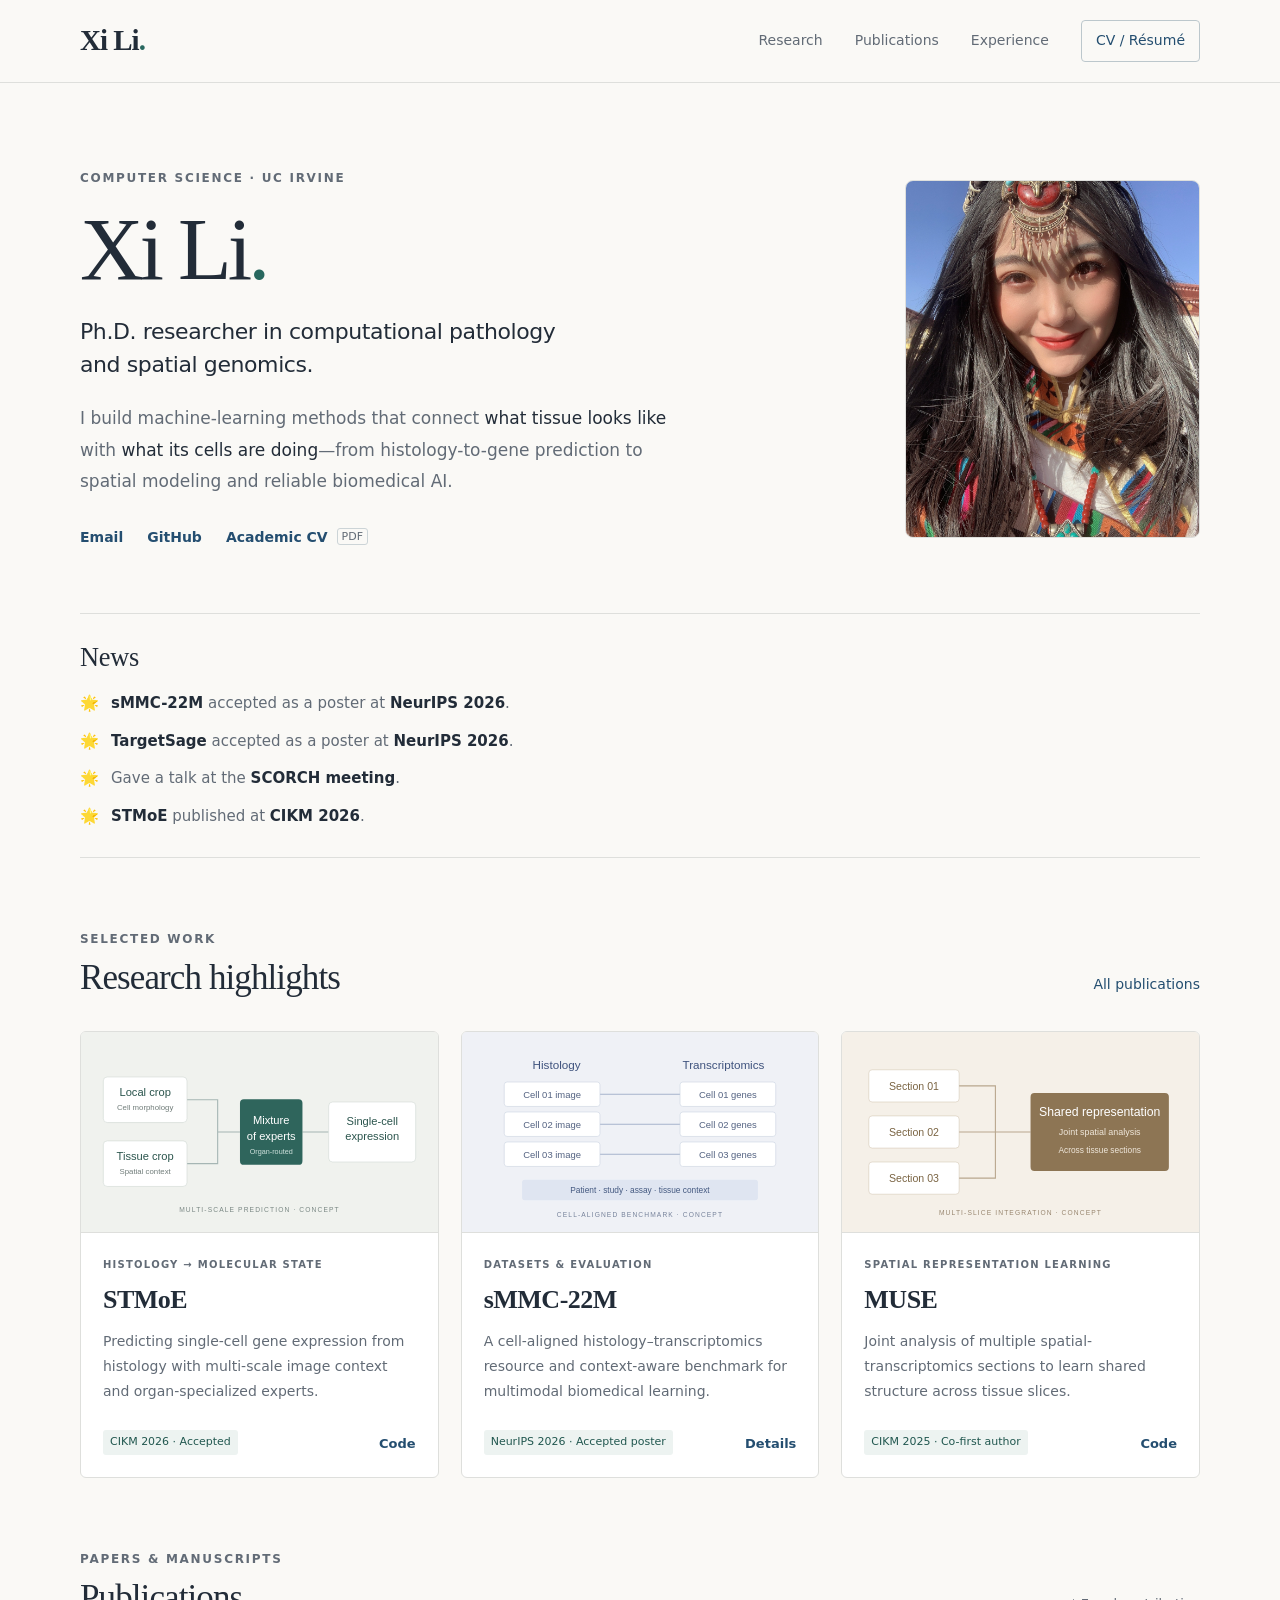
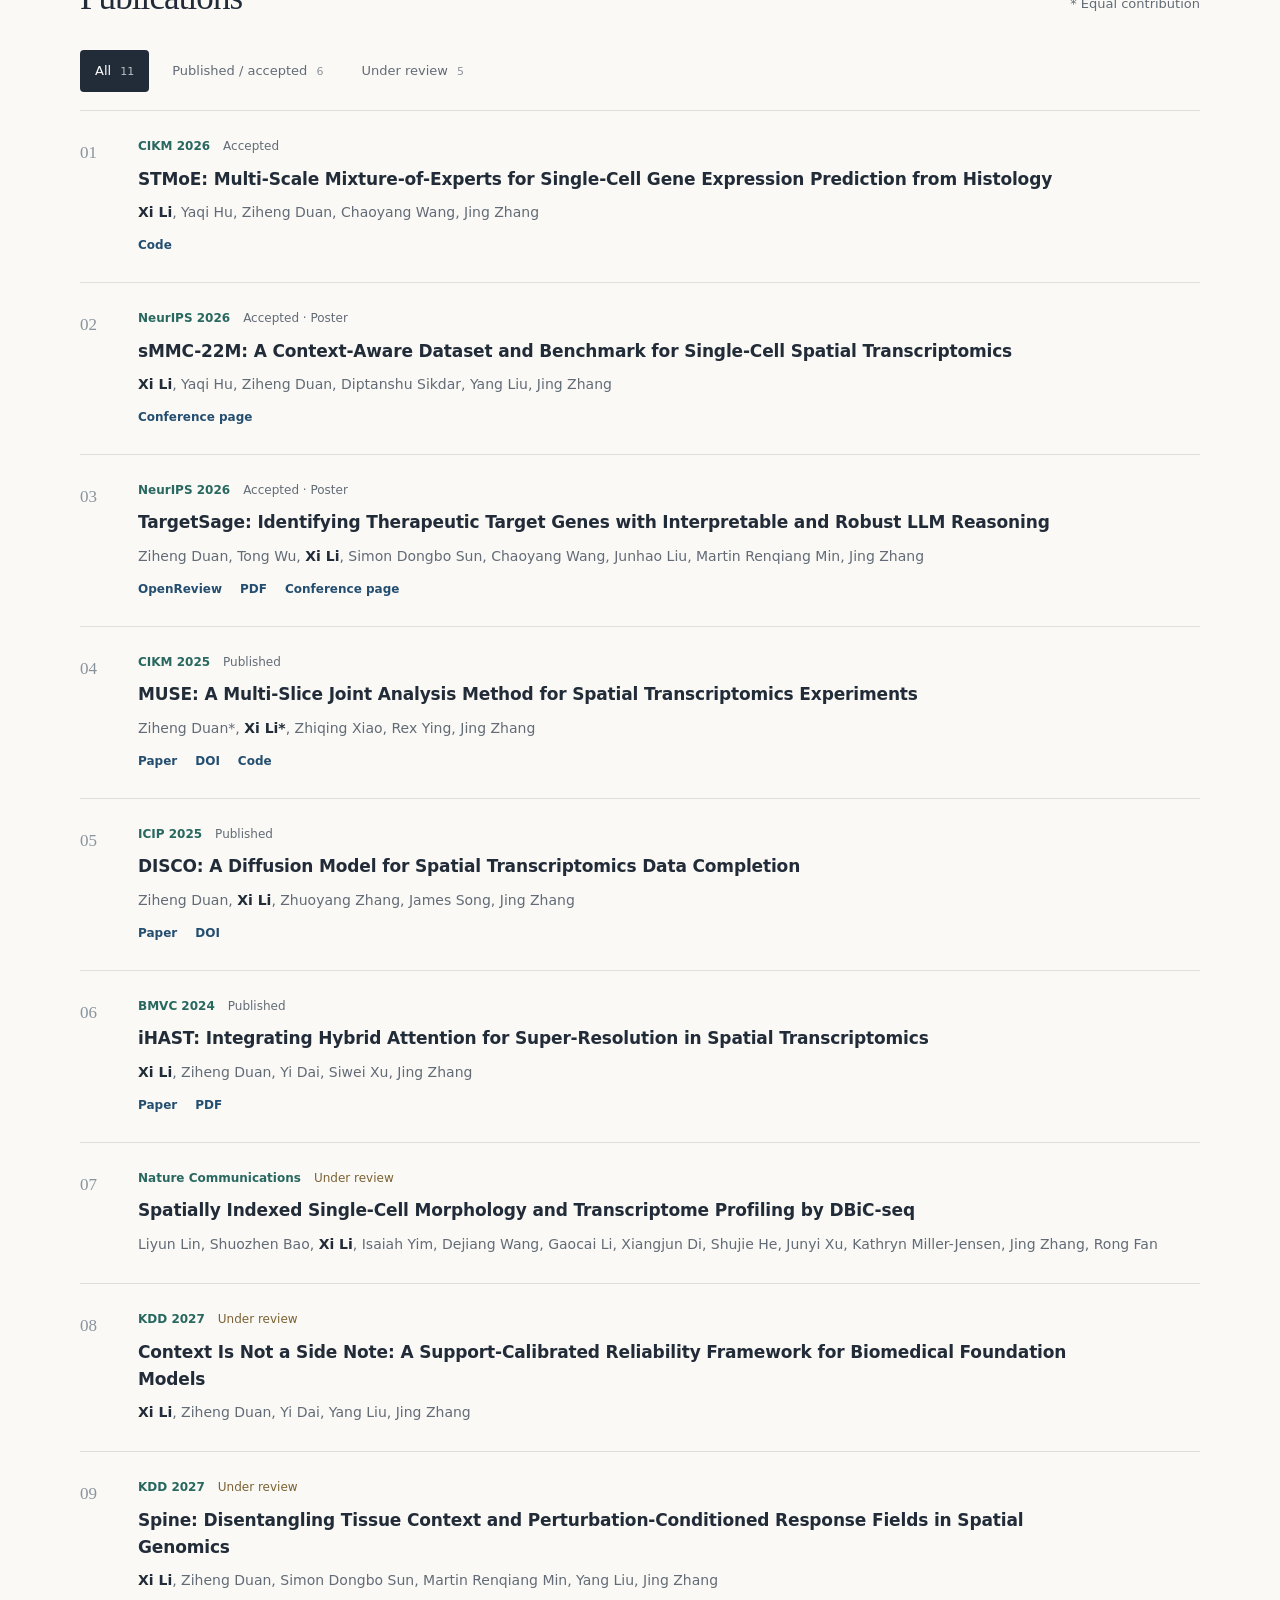
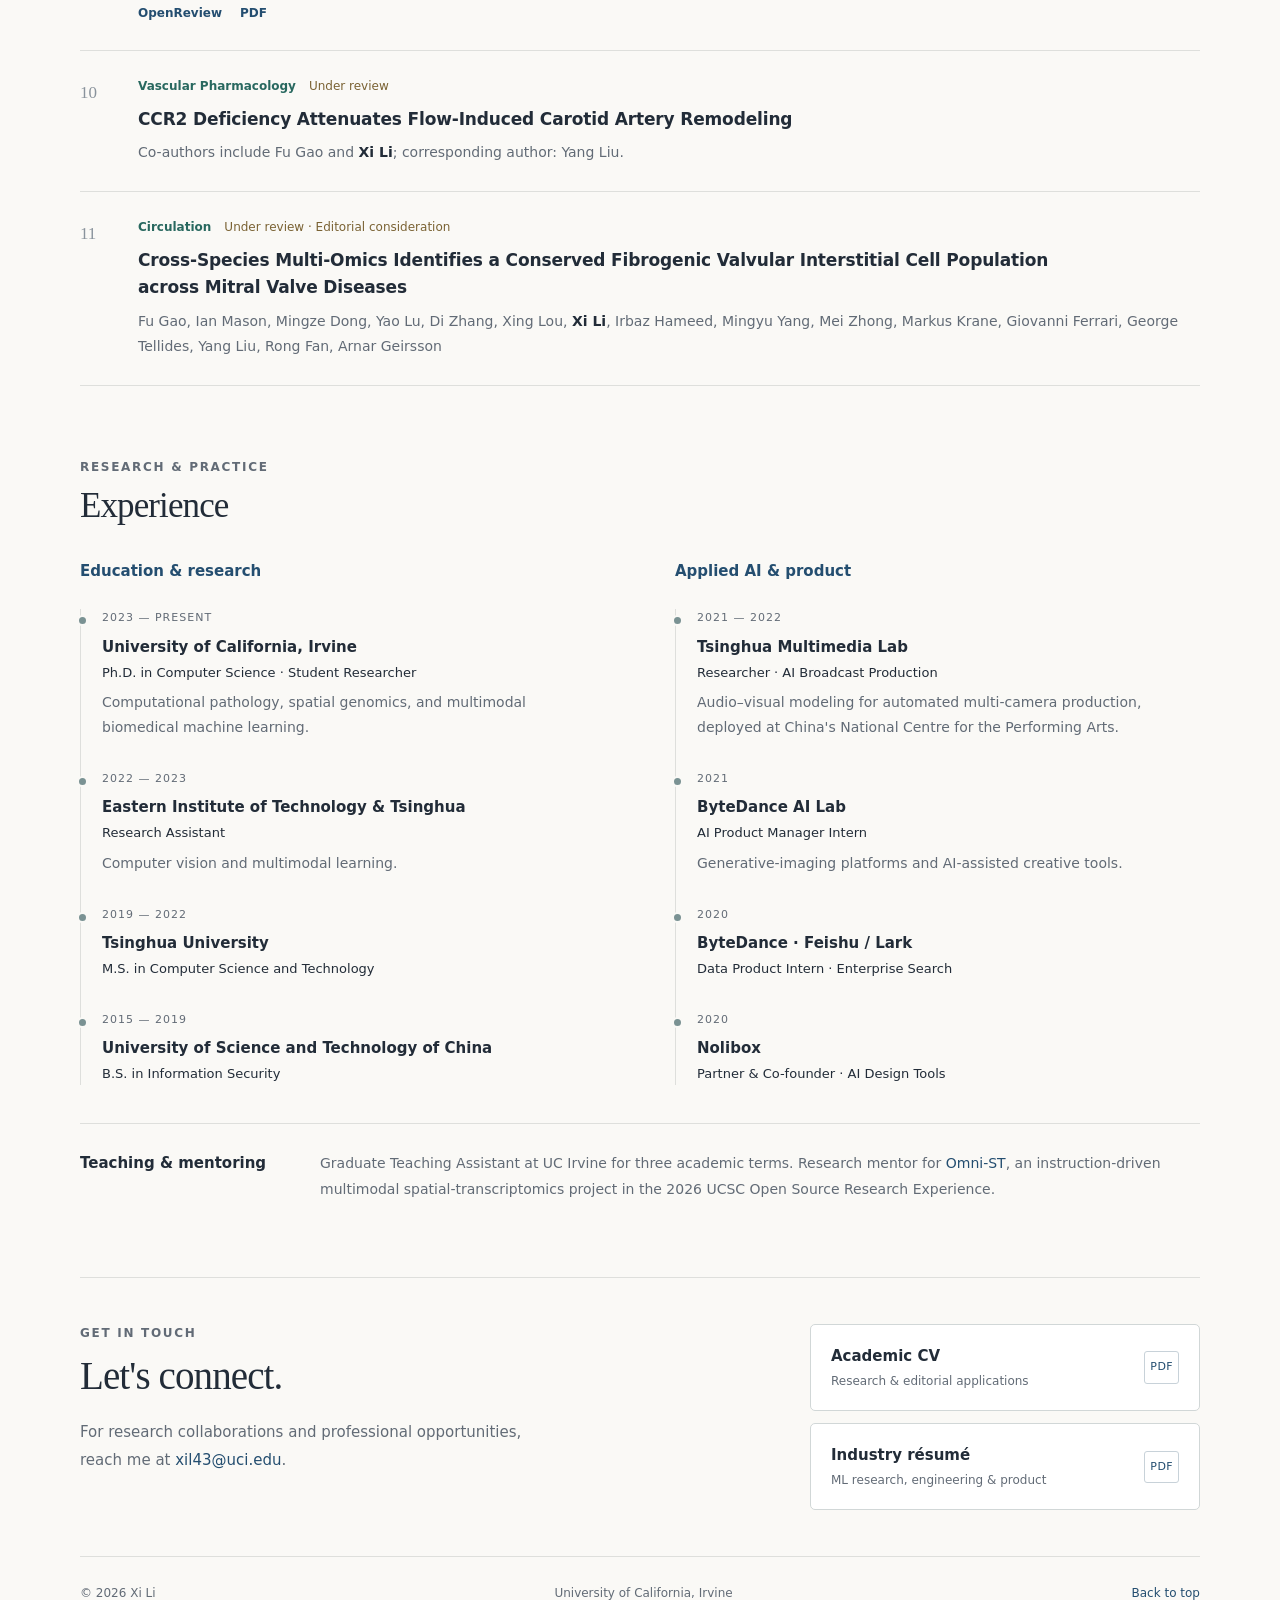
==== index.html @ 8670d7f2 "Publish Xi Li personal website" ====
<!doctype html>
<html lang="en">
<head>
  <meta charset="utf-8">
  <meta name="viewport" content="width=device-width, initial-scale=1">
  <meta name="theme-color" content="#faf9f6">
  <meta name="description" content="Xi Li is a Ph.D. researcher at UC Irvine working on computational pathology, spatial genomics, and multimodal biomedical AI.">
  <meta property="og:title" content="Xi Li — Computational Pathology & Spatial Genomics">
  <meta property="og:description" content="Research, publications, and experience at the intersection of tissue morphology, molecular biology, and machine learning.">
  <meta property="og:type" content="website">
  <title>Xi Li — Research & Publications</title>
  <link rel="icon" type="image/svg+xml" href="assets/images/favicon.svg">
  <link rel="stylesheet" href="assets/css/style.css">
  <script src="assets/js/main.js" defer></script>
</head>
<body>
  <a class="skip-link" href="#main">Skip to content</a>
  <header class="site-header">
    <div class="header-inner wrap">
      <a class="wordmark" href="#about" aria-label="Xi Li, home">Xi Li<span class="wordmark-dot">.</span></a>
      <button class="menu-toggle" type="button" aria-expanded="false" aria-controls="navigation" hidden>Menu <span aria-hidden="true">☰</span></button>
      <nav id="navigation" aria-label="Main navigation">
        <a href="#research">Research</a>
        <a href="#publications">Publications</a>
        <a href="#experience">Experience</a>
        <a class="nav-cv" href="#cv">CV / Résumé</a>
      </nav>
    </div>
  </header>

  <main id="main" class="wrap">
    <section class="intro" id="about" aria-labelledby="intro-title">
      <div class="intro-main">
        <p class="eyebrow">COMPUTER SCIENCE · UC IRVINE</p>
        <h1 id="intro-title">Xi Li<span class="name-dot">.</span></h1>
        <p class="intro-role">Ph.D. researcher in computational pathology<br class="desktop-break"> and spatial genomics.</p>
        <p class="intro-text">I build machine-learning methods that connect <strong>what tissue looks like</strong> with <strong>what its cells are doing</strong>—from histology-to-gene prediction to spatial modeling and reliable biomedical AI.</p>
        <div class="intro-links">
          <a href="mailto:xil43@uci.edu">Email</a>
          <a href="https://github.com/XenaLi96">GitHub</a>
          <a href="assets/cv/Xi_Li_Academic_CV.pdf" download>Academic CV <span class="file-label">PDF</span></a>
        </div>
      </div>
      <figure class="intro-photo">
        <img src="assets/images/xi-li.jpg" width="2160" height="2620" alt="Xi Li" fetchpriority="high" decoding="async">
      </figure>
    </section>

    <section class="news-strip" aria-labelledby="news-title">
      <h2 class="news-label" id="news-title">News</h2>
      <ul class="news-list" role="list">
        <li><span class="news-star" aria-hidden="true">🌟</span><p><strong>sMMC-22M</strong> accepted as a poster at <strong>NeurIPS 2026</strong>.</p></li>
        <li><span class="news-star" aria-hidden="true">🌟</span><p><strong>TargetSage</strong> accepted as a poster at <strong>NeurIPS 2026</strong>.</p></li>
        <li><span class="news-star" aria-hidden="true">🌟</span><p>Gave a talk at the <strong>SCORCH meeting</strong>.</p></li>
        <li><span class="news-star" aria-hidden="true">🌟</span><p><strong>STMoE</strong> published at <strong>CIKM 2026</strong>.</p></li>
      </ul>
    </section>

    <section class="section" id="research" aria-labelledby="research-title">
      <div class="section-heading"><div><p class="eyebrow">SELECTED WORK</p><h2 id="research-title">Research highlights</h2></div><a class="quiet-link" href="#publications">All publications</a></div>
      <div class="research-grid">
        <article class="research-card">
          <div class="card-visual"><img src="assets/images/stmoe.svg" width="640" height="360" alt="Conceptual STMoE pipeline: local and tissue-scale histology feed a mixture of experts to predict cell-level gene expression."></div>
          <div class="card-body"><p class="card-topic">HISTOLOGY → MOLECULAR STATE</p><h3>STMoE</h3><p>Predicting single-cell gene expression from histology with multi-scale image context and organ-specialized experts.</p><div class="card-bottom"><span class="badge accepted">CIKM 2026 · Accepted</span><a href="https://github.com/aicb-ZhangLabs/STMoE">Code</a></div></div>
        </article>
        <article class="research-card">
          <div class="card-visual"><img src="assets/images/smmc.svg" width="640" height="360" alt="Conceptual dataset diagram: histology and expression are aligned by cell, with patient, study, and assay context retained."></div>
          <div class="card-body"><p class="card-topic">DATASETS & EVALUATION</p><h3>sMMC-22M</h3><p>A cell-aligned histology–transcriptomics resource and context-aware benchmark for multimodal biomedical learning.</p><div class="card-bottom"><span class="badge accepted">NeurIPS 2026 · Accepted poster</span><a href="#pub-smmc">Details</a></div></div>
        </article>
        <article class="research-card">
          <div class="card-visual"><img src="assets/images/muse.svg" width="640" height="360" alt="Conceptual MUSE diagram: multiple spatial transcriptomics sections connect to a shared representation while preserving section context."></div>
          <div class="card-body"><p class="card-topic">SPATIAL REPRESENTATION LEARNING</p><h3>MUSE</h3><p>Joint analysis of multiple spatial-transcriptomics sections to learn shared structure across tissue slices.</p><div class="card-bottom"><span class="badge accepted">CIKM 2025 · Co-first author</span><a href="https://github.com/RRRussell/MUSE">Code</a></div></div>
        </article>
      </div>
    </section>

    <section class="section" id="publications" aria-labelledby="publications-title">
      <div class="section-heading"><div><p class="eyebrow">PAPERS & MANUSCRIPTS</p><h2 id="publications-title">Publications</h2></div><p class="heading-note">* Equal contribution</p></div>
      <div class="publication-filters" role="group" aria-label="Filter publications" hidden>
        <button type="button" class="active" data-filter="all" aria-pressed="true">All <span>11</span></button>
        <button type="button" data-filter="published" aria-pressed="false">Published / accepted <span>6</span></button>
        <button type="button" data-filter="review" aria-pressed="false">Under review <span>5</span></button>
      </div>
      <p id="publication-status" class="sr-only" aria-live="polite"></p>
      <div class="publication-list">
        <article class="publication" data-status="published">
          <div class="pub-index">01</div><div class="pub-content"><div class="pub-meta"><span class="venue">CIKM 2026</span><span class="status-text">Accepted</span></div><h3><a href="https://github.com/aicb-ZhangLabs/STMoE">STMoE: Multi-Scale Mixture-of-Experts for Single-Cell Gene Expression Prediction from Histology</a></h3><p class="authors"><strong>Xi Li</strong>, Yaqi Hu, Ziheng Duan, Chaoyang Wang, Jing Zhang</p><div class="pub-links"><a href="https://github.com/aicb-ZhangLabs/STMoE">Code</a></div></div>
        </article>
        <article class="publication" id="pub-smmc" data-status="published">
          <div class="pub-index">02</div><div class="pub-content"><div class="pub-meta"><span class="venue">NeurIPS 2026</span><span class="status-text">Accepted · Poster</span></div><h3><a href="https://neurips.cc/virtual/2026/poster/153914">sMMC-22M: A Context-Aware Dataset and Benchmark for Single-Cell Spatial Transcriptomics</a></h3><p class="authors"><strong>Xi Li</strong>, Yaqi Hu, Ziheng Duan, Diptanshu Sikdar, Yang Liu, Jing Zhang</p><div class="pub-links"><a href="https://neurips.cc/virtual/2026/poster/153914">Conference page</a></div></div>
        </article>
        <article class="publication" id="pub-targetsage" data-status="published">
          <div class="pub-index">03</div><div class="pub-content"><div class="pub-meta"><span class="venue">NeurIPS 2026</span><span class="status-text">Accepted · Poster</span></div><h3><a href="https://openreview.net/forum?id=TtHAAMGp59">TargetSage: Identifying Therapeutic Target Genes with Interpretable and Robust LLM Reasoning</a></h3><p class="authors">Ziheng Duan, Tong Wu, <strong>Xi Li</strong>, Simon Dongbo Sun, Chaoyang Wang, Junhao Liu, Martin Renqiang Min, Jing Zhang</p><div class="pub-links"><a href="https://openreview.net/forum?id=TtHAAMGp59">OpenReview</a><a href="https://openreview.net/pdf?id=TtHAAMGp59">PDF</a><a href="https://neurips.cc/virtual/2026/poster/152330">Conference page</a></div></div>
        </article>
        <article class="publication" data-status="published">
          <div class="pub-index">04</div><div class="pub-content"><div class="pub-meta"><span class="venue">CIKM 2025</span><span class="status-text">Published</span></div><h3><a href="https://pmc.ncbi.nlm.nih.gov/articles/PMC12790625/">MUSE: A Multi-Slice Joint Analysis Method for Spatial Transcriptomics Experiments</a></h3><p class="authors">Ziheng Duan*, <strong>Xi Li*</strong>, Zhiqing Xiao, Rex Ying, Jing Zhang</p><div class="pub-links"><a href="https://pmc.ncbi.nlm.nih.gov/articles/PMC12790625/">Paper</a><a href="https://doi.org/10.1145/3746252.3761240">DOI</a><a href="https://github.com/RRRussell/MUSE">Code</a></div></div>
        </article>
        <article class="publication" data-status="published">
          <div class="pub-index">05</div><div class="pub-content"><div class="pub-meta"><span class="venue">ICIP 2025</span><span class="status-text">Published</span></div><h3><a href="https://pmc.ncbi.nlm.nih.gov/articles/PMC12407492/">DISCO: A Diffusion Model for Spatial Transcriptomics Data Completion</a></h3><p class="authors">Ziheng Duan, <strong>Xi Li</strong>, Zhuoyang Zhang, James Song, Jing Zhang</p><div class="pub-links"><a href="https://pmc.ncbi.nlm.nih.gov/articles/PMC12407492/">Paper</a><a href="https://doi.org/10.1109/ICIP55913.2025.11084277">DOI</a></div></div>
        </article>
        <article class="publication" data-status="published">
          <div class="pub-index">06</div><div class="pub-content"><div class="pub-meta"><span class="venue">BMVC 2024</span><span class="status-text">Published</span></div><h3><a href="https://bmvc2024.org/proceedings/991/">iHAST: Integrating Hybrid Attention for Super-Resolution in Spatial Transcriptomics</a></h3><p class="authors"><strong>Xi Li</strong>, Ziheng Duan, Yi Dai, Siwei Xu, Jing Zhang</p><div class="pub-links"><a href="https://bmvc2024.org/proceedings/991/">Paper</a><a href="https://bmva-archive.org.uk/bmvc/2024/papers/Paper_991/paper.pdf">PDF</a></div></div>
        </article>
        <article class="publication" data-status="review">
          <div class="pub-index">07</div><div class="pub-content"><div class="pub-meta"><span class="venue">Nature Communications</span><span class="status-text under-review">Under review</span></div><h3>Spatially Indexed Single-Cell Morphology and Transcriptome Profiling by DBiC-seq</h3><p class="authors">Liyun Lin, Shuozhen Bao, <strong>Xi Li</strong>, Isaiah Yim, Dejiang Wang, Gaocai Li, Xiangjun Di, Shujie He, Junyi Xu, Kathryn Miller-Jensen, Jing Zhang, Rong Fan</p></div>
        </article>
        <article class="publication" data-status="review">
          <div class="pub-index">08</div><div class="pub-content"><div class="pub-meta"><span class="venue">KDD 2027</span><span class="status-text under-review">Under review</span></div><h3>Context Is Not a Side Note: A Support-Calibrated Reliability Framework for Biomedical Foundation Models</h3><p class="authors"><strong>Xi Li</strong>, Ziheng Duan, Yi Dai, Yang Liu, Jing Zhang</p></div>
        </article>
        <article class="publication" id="pub-spine" data-status="review">
          <div class="pub-index">09</div><div class="pub-content"><div class="pub-meta"><span class="venue">KDD 2027</span><span class="status-text under-review">Under review</span></div><h3><a href="https://openreview.net/forum?id=9jUUX5GboF">Spine: Disentangling Tissue Context and Perturbation-Conditioned Response Fields in Spatial Genomics</a></h3><p class="authors"><strong>Xi Li</strong>, Ziheng Duan, Simon Dongbo Sun, Martin Renqiang Min, Yang Liu, Jing Zhang</p><div class="pub-links"><a href="https://openreview.net/forum?id=9jUUX5GboF">OpenReview</a><a href="https://openreview.net/pdf?id=9jUUX5GboF">PDF</a></div></div>
        </article>
        <article class="publication" id="pub-ccr2" data-status="review">
          <div class="pub-index">10</div><div class="pub-content"><div class="pub-meta"><span class="venue">Vascular Pharmacology</span><span class="status-text under-review">Under review</span></div><h3>CCR2 Deficiency Attenuates Flow-Induced Carotid Artery Remodeling</h3><p class="authors">Co-authors include Fu Gao and <strong>Xi Li</strong>; corresponding author: Yang Liu.</p></div>
        </article>
        <article class="publication" id="pub-circulation" data-status="review">
          <div class="pub-index">11</div><div class="pub-content"><div class="pub-meta"><span class="venue">Circulation</span><span class="status-text under-review">Under review · Editorial consideration</span></div><h3>Cross-Species Multi-Omics Identifies a Conserved Fibrogenic Valvular Interstitial Cell Population across Mitral Valve Diseases</h3><p class="authors">Fu Gao, Ian Mason, Mingze Dong, Yao Lu, Di Zhang, Xing Lou, <strong>Xi Li</strong>, Irbaz Hameed, Mingyu Yang, Mei Zhong, Markus Krane, Giovanni Ferrari, George Tellides, Yang Liu, Rong Fan, Arnar Geirsson</p></div>
        </article>
      </div>
    </section>

    <section class="section" id="experience" aria-labelledby="experience-title">
      <div class="section-heading"><div><p class="eyebrow">RESEARCH & PRACTICE</p><h2 id="experience-title">Experience</h2></div></div>
      <div class="experience-columns">
        <div><h3 class="column-title">Education & research</h3>
          <div class="timeline-item"><p class="timeline-date">2023 — PRESENT</p><h4>University of California, Irvine</h4><p class="timeline-role">Ph.D. in Computer Science · Student Researcher</p><p>Computational pathology, spatial genomics, and multimodal biomedical machine learning.</p></div>
          <div class="timeline-item"><p class="timeline-date">2022 — 2023</p><h4>Eastern Institute of Technology & Tsinghua</h4><p class="timeline-role">Research Assistant</p><p>Computer vision and multimodal learning.</p></div>
          <div class="timeline-item compact"><p class="timeline-date">2019 — 2022</p><h4>Tsinghua University</h4><p class="timeline-role">M.S. in Computer Science and Technology</p></div>
          <div class="timeline-item compact"><p class="timeline-date">2015 — 2019</p><h4>University of Science and Technology of China</h4><p class="timeline-role">B.S. in Information Security</p></div>
        </div>
        <div><h3 class="column-title">Applied AI & product</h3>
          <div class="timeline-item"><p class="timeline-date">2021 — 2022</p><h4>Tsinghua Multimedia Lab</h4><p class="timeline-role">Researcher · AI Broadcast Production</p><p>Audio–visual modeling for automated multi-camera production, deployed at China's National Centre for the Performing Arts.</p></div>
          <div class="timeline-item"><p class="timeline-date">2021</p><h4>ByteDance AI Lab</h4><p class="timeline-role">AI Product Manager Intern</p><p>Generative-imaging platforms and AI-assisted creative tools.</p></div>
          <div class="timeline-item compact"><p class="timeline-date">2020</p><h4>ByteDance · Feishu / Lark</h4><p class="timeline-role">Data Product Intern · Enterprise Search</p></div>
          <div class="timeline-item compact"><p class="timeline-date">2020</p><h4>Nolibox</h4><p class="timeline-role">Partner & Co-founder · AI Design Tools</p></div>
        </div>
      </div>
      <div class="mentoring"><h3>Teaching & mentoring</h3><p>Graduate Teaching Assistant at UC Irvine for three academic terms. Research mentor for <a href="https://ucsc-ospo.netlify.app/project/osre26/uci-ics/omni-st/">Omni-ST</a>, an instruction-driven multimodal spatial-transcriptomics project in the 2026 UCSC Open Source Research Experience.</p></div>
    </section>

    <section class="cv-section" id="cv" aria-labelledby="cv-title">
      <div><p class="eyebrow">GET IN TOUCH</p><h2 id="cv-title">Let's connect.</h2><p>For research collaborations and professional opportunities,<br class="desktop-break"> reach me at <a href="mailto:xil43@uci.edu">xil43@uci.edu</a>.</p></div>
      <div class="cv-downloads"><a class="download-card" href="assets/cv/Xi_Li_Academic_CV.pdf" download><span><strong>Academic CV</strong><small>Research & editorial applications</small></span><span class="pdf-icon">PDF</span></a><a class="download-card" href="assets/cv/Xi_Li_Industry_Resume.pdf" download><span><strong>Industry résumé</strong><small>ML research, engineering & product</small></span><span class="pdf-icon">PDF</span></a></div>
    </section>
  </main>
  <footer class="site-footer wrap"><p>© 2026 Xi Li</p><p>University of California, Irvine</p><a href="#about">Back to top</a></footer>
</body>
</html>
---- assets/css/style.css ----
:root{--paper:#faf9f6;--ink:#222c38;--muted:#626b76;--accent:#244e70;--teal:#28685f;--line:#dedfdc;--panel:#f0f1ec;--serif:Georgia,'Times New Roman',serif;--sans:system-ui,-apple-system,BlinkMacSystemFont,'Segoe UI',sans-serif}
*{box-sizing:border-box}html{scroll-behavior:smooth;scroll-padding-top:100px}body{margin:0;background:var(--paper);color:var(--ink);font-family:var(--sans);font-size:1rem;line-height:1.65;-webkit-font-smoothing:antialiased}a{color:var(--accent);text-decoration:none;text-underline-offset:4px}a:hover{text-decoration:underline}button{font:inherit;cursor:pointer}button,a{-webkit-tap-highlight-color:transparent}button:focus-visible,a:focus-visible{outline:3px solid #367caf;outline-offset:5px;border-radius:2px}h1,h2,h3,h4,p{margin:0}img{display:block;max-width:100%;height:auto}[hidden]{display:none!important}.wrap{width:min(1120px,calc(100% - 96px));margin-inline:auto}.sr-only{position:absolute;width:1px;height:1px;padding:0;margin:-1px;overflow:hidden;clip:rect(0,0,0,0);white-space:nowrap;border:0}.skip-link{position:fixed;top:-70px;left:20px;z-index:20;padding:12px 18px;background:var(--ink);color:white}.skip-link:focus{top:12px}
.site-header{position:sticky;top:0;z-index:10;border-bottom:1px solid var(--line);background:rgba(250,249,246,.97)}.header-inner{display:flex;align-items:center;justify-content:space-between;min-height:82px;gap:20px}.wordmark{font-family:var(--serif);font-size:1.8125rem;font-weight:700;color:var(--ink);letter-spacing:-1px}.wordmark:hover{text-decoration:none}.wordmark-dot,.name-dot{color:var(--teal)}nav{display:flex;align-items:center;gap:32px}nav a{color:var(--muted);font-size:0.875rem;font-weight:500}nav a:hover{color:var(--accent)}nav a[aria-current="location"]{color:var(--accent)}nav .nav-cv{padding:8px 14px;border:1px solid #bcc7cc;border-radius:4px;color:var(--accent)}.menu-toggle{background:none;border:1px solid var(--line);border-radius:4px;padding:8px 12px;color:var(--ink);font-size:0.875rem}
.intro{padding:86px 0 64px;display:grid;grid-template-columns:minmax(0,1fr) 295px;gap:90px;align-items:center}.eyebrow{font-size:0.75rem;font-weight:650;letter-spacing:1.7px;color:var(--muted);line-height:1.6;margin-bottom:14px}.intro h1{font-family:var(--serif);font-size:5.5rem;line-height:1.08;font-weight:400;letter-spacing:-4px;margin-bottom:18px}.intro-role{font-size:1.375rem;line-height:1.5;font-weight:500;letter-spacing:-.4px;margin-bottom:22px}.intro-text{color:var(--muted);font-size:1.0625rem;line-height:1.85;max-width:610px}.intro-text strong{font-weight:500;color:var(--ink)}.intro-links{display:flex;align-items:center;flex-wrap:wrap;gap:24px;margin-top:28px;font-size:0.875rem;font-weight:600}.file-label{font-size:0.6875rem;border:1px solid #ccd4d7;border-radius:3px;padding:1px 4px;margin-left:4px;font-weight:500;vertical-align:middle;color:var(--muted)}.intro-aside{border-left:1px solid var(--line);padding-left:32px}.aside-kicker{font-size:0.6875rem;letter-spacing:1.4px;color:var(--muted);margin-bottom:24px}.research-word{font-family:var(--serif);font-size:2.375rem;line-height:1.3;letter-spacing:-1px;margin-bottom:19px}.research-word span{display:block;font-family:var(--sans);font-size:0.6875rem;letter-spacing:1.2px;color:var(--muted);margin-top:6px}.aside-note{font-size:0.8125rem;color:var(--muted);margin-top:26px}.news-strip{display:flex;align-items:center;gap:26px;padding:19px 0;border-block:1px solid var(--line)}.news-label{font-size:0.6875rem;letter-spacing:1.3px;color:var(--teal);font-weight:650;white-space:nowrap}.news-strip p{font-size:0.875rem;color:var(--muted)}.news-strip strong{color:var(--ink);font-weight:600}.mobile-break{display:none}
.section{padding-top:72px}.section-heading{display:flex;align-items:flex-end;justify-content:space-between;gap:20px;margin-bottom:30px}.section-heading .eyebrow{margin-bottom:6px}h2{font-family:var(--serif);font-size:2.1875rem;font-weight:400;line-height:1.3;letter-spacing:-.9px}.quiet-link{font-size:0.875rem;margin-bottom:5px}.heading-note{font-size:0.8125rem;color:var(--muted);padding-bottom:6px}.research-grid{display:grid;grid-template-columns:repeat(3,minmax(0,1fr));gap:22px}.research-card{border:1px solid var(--line);border-radius:6px;overflow:hidden;background:#fff;display:flex;flex-direction:column}.card-visual{border-bottom:1px solid var(--line);background:var(--panel)}.card-visual img{width:100%;aspect-ratio:16/9;object-fit:contain}.card-body{padding:24px 22px 22px;display:flex;flex-direction:column;flex:1}.card-topic{font-size:0.625rem;letter-spacing:1.25px;color:var(--muted);font-weight:600;margin-bottom:9px}.card-body h3{font-family:var(--serif);font-size:1.625rem;line-height:1.3;letter-spacing:-.5px;margin-bottom:12px}.card-body>p:not(.card-topic){color:var(--muted);font-size:0.875rem;line-height:1.8;margin-bottom:26px}.card-bottom{display:flex;gap:10px;justify-content:space-between;align-items:flex-start;margin-top:auto}.card-bottom>a{font-size:0.8125rem;font-weight:600;flex-shrink:0;padding-top:3px}.badge{font-size:0.6875rem;line-height:1.5;display:inline-block;padding:4px 7px;border-radius:3px}.badge.accepted{background:#edf3f1;color:#21574f}.badge.review{background:#f3efe5;color:#755f30}
.publication-filters{display:flex;flex-wrap:wrap;gap:8px;margin-bottom:18px}.publication-filters button{font-size:0.8125rem;border:1px solid transparent;border-radius:4px;padding:9px 14px;background:transparent;color:var(--muted)}.publication-filters button span{font-size:0.6875rem;margin-left:5px;opacity:.7}.publication-filters button.active{background:var(--ink);color:white}.publication-filters button:not(.active):hover{border-color:var(--line);background:white}.publication{display:grid;grid-template-columns:40px minmax(0,1fr);gap:18px;border-top:1px solid var(--line);padding:26px 0}.publication:last-child{border-bottom:1px solid var(--line)}.pub-index{font-family:var(--serif);font-size:1.0625rem;color:#89939c;padding-top:2px}.pub-meta{display:flex;align-items:center;flex-wrap:wrap;gap:13px;font-size:0.75rem;margin-bottom:9px}.venue{font-weight:650;color:var(--teal)}.status-text{color:var(--muted)}.under-review{color:#7a6233}.publication h3{font-size:1.0625rem;font-weight:600;line-height:1.6;letter-spacing:-.15px;max-width:930px}.publication h3 a{color:var(--ink)}.authors{font-size:0.875rem;color:var(--muted);line-height:1.8;margin-top:7px}.authors strong{font-weight:600;color:var(--ink)}.pub-links{display:flex;gap:18px;margin-top:11px;font-size:0.75rem;font-weight:600}.publication[id]{scroll-margin-top:110px}
.experience-columns{display:grid;grid-template-columns:1fr 1fr;gap:70px}.column-title{font-size:0.9375rem;font-weight:600;margin-bottom:26px;color:var(--accent)}.timeline-item{position:relative;padding:0 0 30px 21px;border-left:1px solid var(--line)}.timeline-item:before{content:'';position:absolute;left:-4px;top:6px;width:7px;height:7px;background:#7a9293;border:2px solid var(--paper);border-radius:50%}.timeline-date{font-size:0.6875rem;letter-spacing:1px;color:var(--muted);margin-bottom:7px}.timeline-item h4{font-size:0.9375rem;font-weight:600;line-height:1.6}.timeline-item p:not(.timeline-date){font-size:0.875rem;color:var(--muted);line-height:1.8;margin-top:6px}.timeline-item .timeline-role{color:var(--ink)!important;font-size:0.8125rem!important;margin-top:2px!important}.timeline-item:last-child{padding-bottom:0}.mentoring{display:grid;grid-template-columns:210px minmax(0,1fr);gap:30px;border-top:1px solid var(--line);margin-top:38px;padding-top:27px}.mentoring h3{font-size:0.9375rem;font-weight:600}.mentoring p{font-size:0.875rem;color:var(--muted);line-height:1.85}.cv-section{margin-top:74px;padding:46px 0;display:grid;grid-template-columns:minmax(0,1fr) 390px;gap:60px;border-block:1px solid var(--line)}.cv-section .eyebrow{margin-bottom:8px}.cv-section h2{font-size:2.4375rem;margin-bottom:16px}.cv-section p:not(.eyebrow){font-size:0.9375rem;color:var(--muted);line-height:1.9}.cv-downloads{display:flex;flex-direction:column;gap:12px;justify-content:center}.download-card{display:flex;justify-content:space-between;gap:16px;align-items:center;border:1px solid #d1d7d7;background:white;border-radius:5px;padding:18px 20px;color:var(--ink);transition:border-color .15s}.download-card:hover{border-color:var(--accent);text-decoration:none}.download-card strong{font-size:0.9375rem;font-weight:600}.download-card small{display:block;color:var(--muted);font-size:0.75rem;margin-top:3px}.pdf-icon{font-size:0.6875rem;letter-spacing:.4px;color:var(--accent);padding:6px 5px;border:1px solid #c8d2d9;border-radius:3px}.site-footer{display:flex;justify-content:space-between;gap:20px;font-size:0.75rem;color:var(--muted);padding-block:27px 32px}
@media(min-width:1440px){.intro{padding-top:100px;padding-bottom:78px}}
@media(max-width:1000px){.wrap{width:calc(100% - 64px)}.intro{gap:40px;grid-template-columns:minmax(0,1fr) 230px}.intro h1{font-size:4.875rem}.intro-role{font-size:1.25rem}.research-word{font-size:2.0625rem}.card-body{padding:20px 17px}.research-grid{gap:16px}.card-bottom{flex-wrap:wrap}.experience-columns{gap:40px}.cv-section{grid-template-columns:1fr 340px;gap:35px}}
@media(max-width:760px){html{scroll-padding-top:85px}.wrap{width:calc(100% - 40px)}.header-inner{min-height:70px;position:relative;flex-wrap:wrap;gap:0}.wordmark{font-size:1.6875rem}nav{width:100%;padding:8px 0 18px;gap:14px;flex-wrap:wrap;justify-content:space-between}nav a{font-size:0.8125rem}nav .nav-cv{padding:5px 9px}.js nav{position:absolute;top:70px;left:-20px;width:calc(100% + 40px);background:var(--paper);padding:16px 20px 22px;border-bottom:1px solid var(--line);display:none;gap:8px;box-shadow:0 10px 20px #222c3809}.js nav.is-open{display:flex}.js nav a{font-size:0.9375rem;padding:12px 10px;min-height:44px}.js nav .nav-cv{padding:11px 13px}.intro{padding:48px 0 35px;display:block}.intro .eyebrow{font-size:0.6875rem;letter-spacing:1.3px}.intro h1{font-size:4.5rem;letter-spacing:-3px;margin-bottom:14px}.intro-role{font-size:1.25rem;line-height:1.5}.desktop-break{display:none}.intro-text{font-size:1rem;line-height:1.85}.intro-links{margin-top:22px;gap:22px;min-height:44px}.intro-aside{margin-top:35px;padding:22px 0 0;border-left:0;border-top:1px solid var(--line);display:grid;grid-template-columns:repeat(3,minmax(0,1fr));gap:12px}.aside-kicker,.aside-note{display:none}.research-word{font-size:1.6875rem;margin-bottom:0}.research-word span{font-size:0.5625rem;letter-spacing:.4px;line-height:1.6;max-width:100px}.news-strip{display:block;padding:18px 0}.news-label{display:block;margin-bottom:6px;font-size:0.625rem}.news-strip p{font-size:0.8125rem;line-height:1.85}.section{padding-top:45px}.section-heading{margin-bottom:23px;gap:14px}.section-heading .eyebrow{font-size:0.625rem;letter-spacing:1.4px}h2{font-size:1.8125rem}.quiet-link{font-size:0.75rem}.heading-note{font-size:0.6875rem;white-space:nowrap}.research-grid{grid-template-columns:1fr;gap:22px}.card-visual img{max-height:245px}.card-body{padding:22px}.card-body h3{font-size:1.6875rem}.card-topic{font-size:0.6875rem}.card-body>p:not(.card-topic){font-size:0.9375rem;margin-bottom:21px}.card-bottom{flex-wrap:nowrap}.badge{font-size:0.75rem}.card-bottom>a{font-size:0.875rem;padding-block:3px;min-height:32px}.publication-filters{gap:4px;margin-bottom:16px}.publication-filters button{font-size:0.75rem;padding:10px 9px;min-height:44px}.publication-filters button span{margin-left:3px}.publication{grid-template-columns:23px minmax(0,1fr);gap:12px;padding:23px 0}.pub-index{font-size:0.9375rem}.publication h3{font-size:1rem;line-height:1.65}.pub-meta{font-size:0.75rem;gap:10px;margin-bottom:8px}.authors{font-size:0.8125rem;line-height:1.9}.pub-links{font-size:0.8125rem;margin-top:4px;gap:18px}.pub-links a{padding-block:10px;min-height:40px}.experience-columns{grid-template-columns:1fr;gap:35px}.column-title{margin-bottom:22px}.timeline-item h4{font-size:1rem}.timeline-item p:not(.timeline-date){font-size:0.875rem}.mentoring{grid-template-columns:1fr;gap:10px;margin-top:28px;padding-top:23px}.cv-section{margin-top:45px;grid-template-columns:1fr;gap:28px;padding:32px 0}.cv-section h2{font-size:2.125rem}.cv-section p:not(.eyebrow){font-size:0.875rem}.download-card{padding:17px}.site-footer{font-size:0.6875rem;flex-wrap:wrap;gap:8px 20px;padding-block:22px 28px}.site-footer p:nth-child(2){order:3;width:100%}.site-footer a{margin-left:auto}}
@media(max-width:360px){.wrap{width:calc(100% - 32px)}.intro h1{font-size:4.125rem}.intro-role{font-size:1.125rem}.research-word{font-size:1.5rem}.intro-links{gap:16px}.publication-filters button{font-size:0.6875rem;padding-inline:6px}.card-bottom{flex-wrap:wrap}.js nav{left:-16px;width:calc(100% + 32px)}}
@media(prefers-reduced-motion:reduce){html{scroll-behavior:auto}*{transition:none!important}}
.intro-photo{margin:0;align-self:center}.intro-photo img{width:100%;height:auto;border-radius:8px;border:1px solid var(--line)}
@media(max-width:760px){.intro{display:grid;grid-template-columns:minmax(0,1fr) 110px;gap:0 18px}.intro-main{display:contents}.intro-main>.eyebrow{grid-column:1;grid-row:1;align-self:end}.intro-main>h1{grid-column:1;grid-row:2;align-self:start}.intro-photo{grid-column:2;grid-row:1 / 3;align-self:start}.intro-role{grid-column:1 / -1;grid-row:3;margin-top:12px}.intro-text{grid-column:1 / -1;grid-row:4}.intro-links{grid-column:1 / -1;grid-row:5}}
@media(max-width:360px){.intro{grid-template-columns:minmax(0,1fr) 96px;gap:0 14px}}
.news-strip{display:block;padding:26px 0}.news-label{font-family:var(--serif);font-size:1.65rem;font-weight:400;letter-spacing:-.3px;line-height:1.3;white-space:normal;color:var(--ink);margin-bottom:16px}.news-list{list-style:none;margin:0;padding:0;display:grid;gap:10px}.news-list li{display:flex;align-items:baseline;gap:12px}.news-star{flex:none;font-size:.95rem;line-height:1.65}.news-list p{font-size:.9375rem;line-height:1.85}
@media(max-width:760px){.news-strip{padding:23px 0}.news-label{font-size:1.5rem}.news-list{gap:12px}.news-list p{font-size:.875rem}}
.news-star{font-family:'Apple Color Emoji','Segoe UI Emoji','Noto Color Emoji',sans-serif}
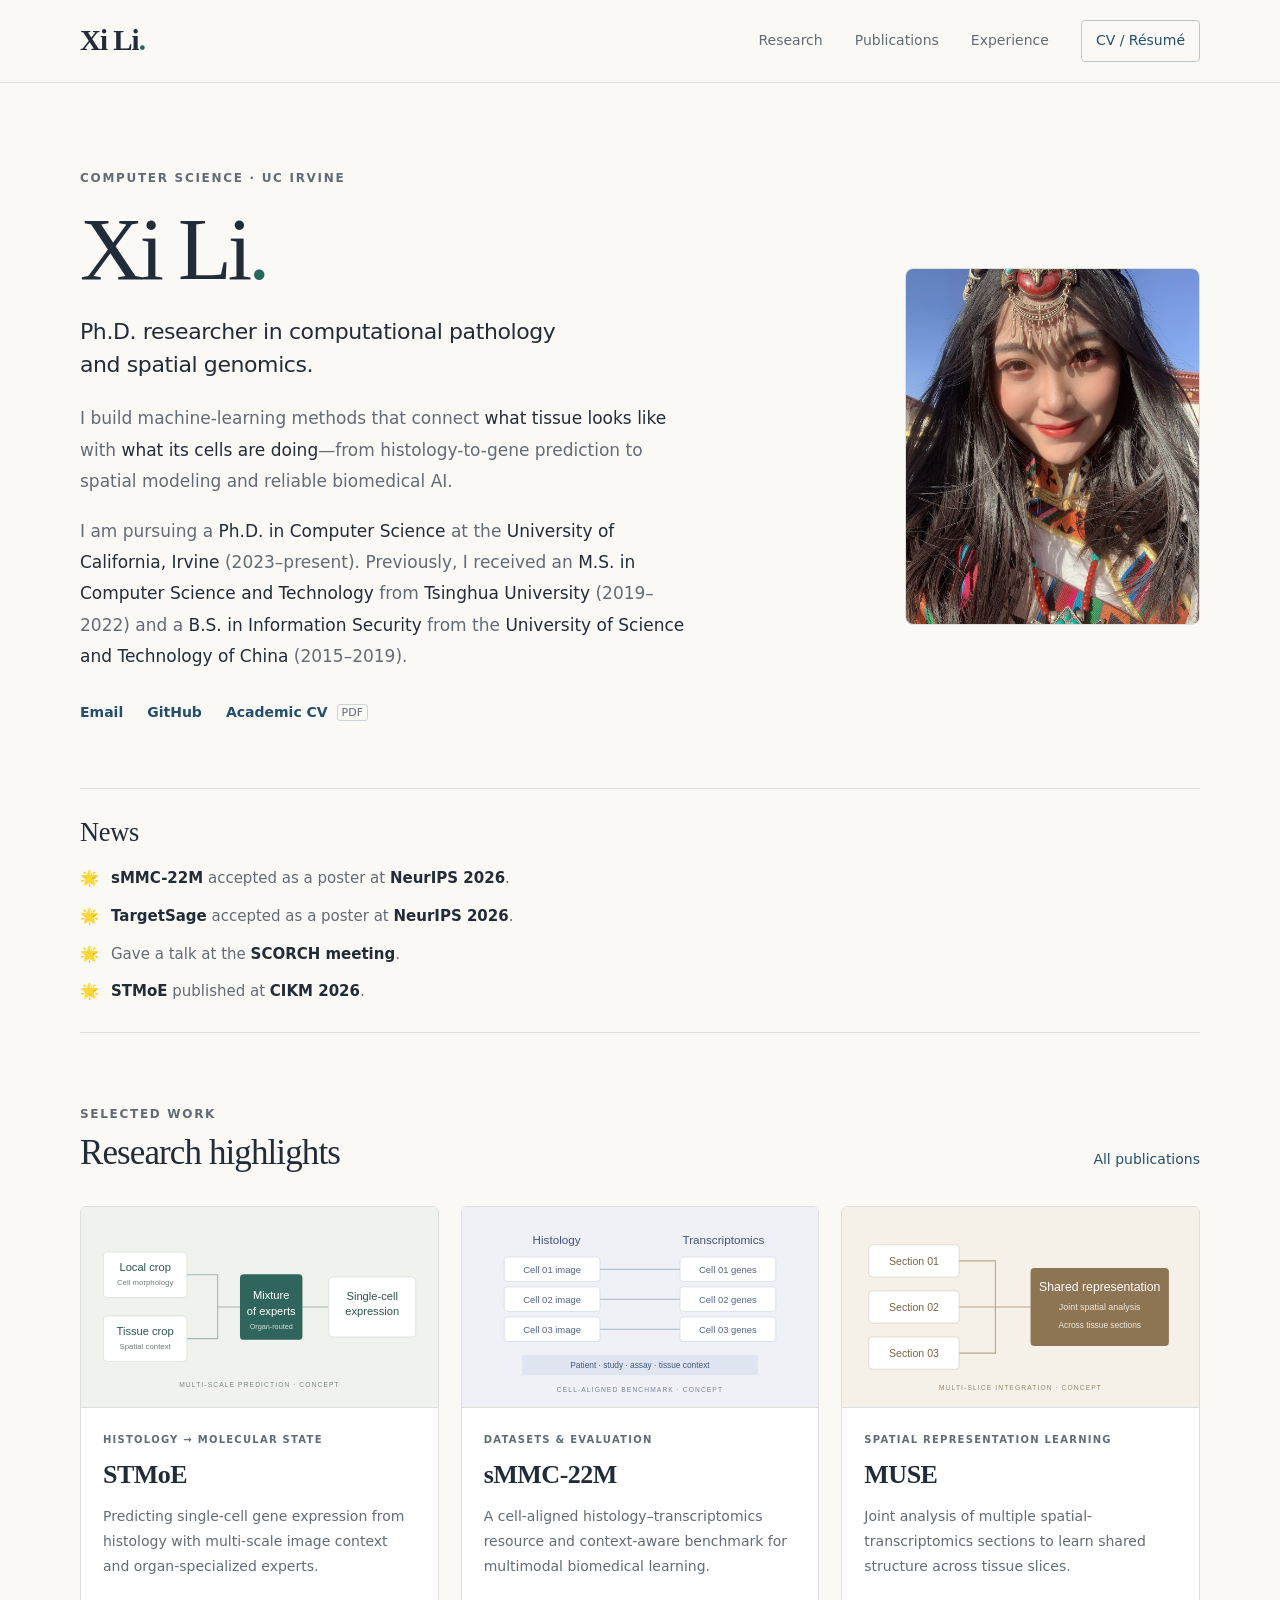
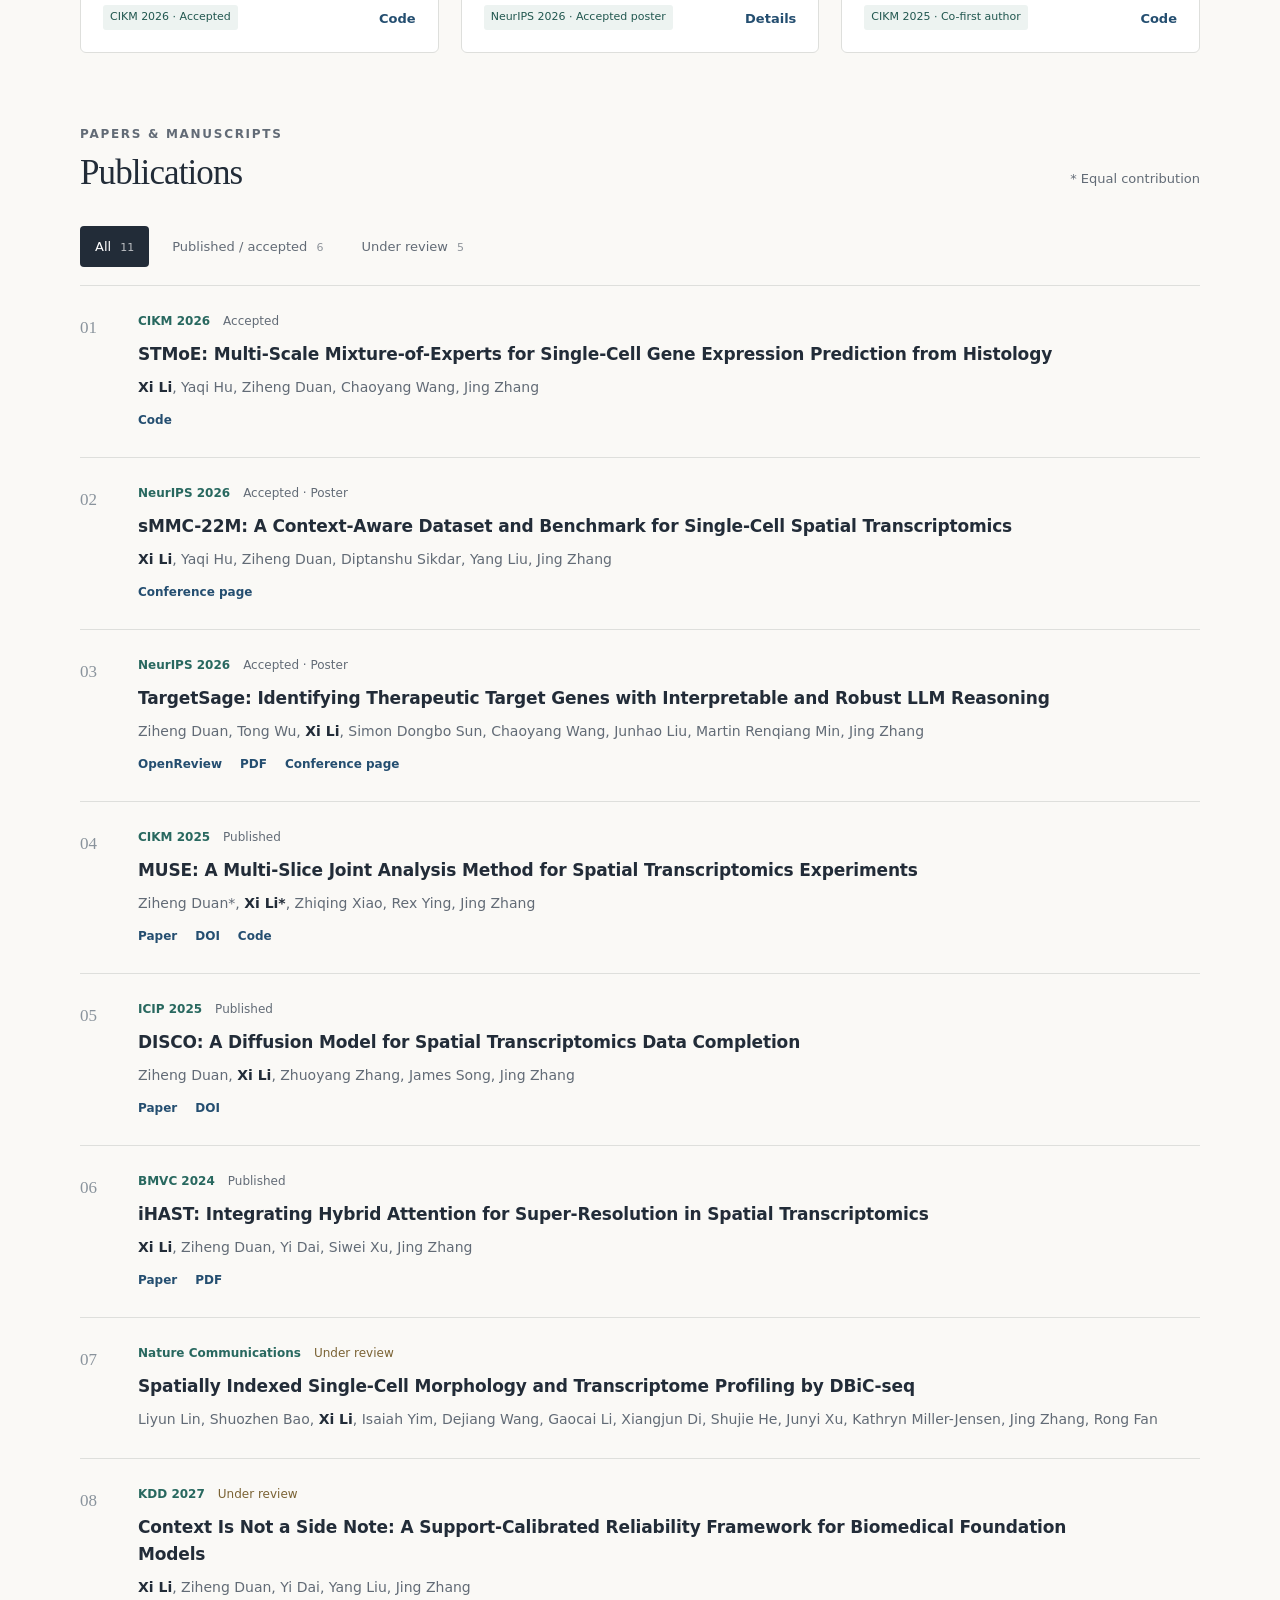
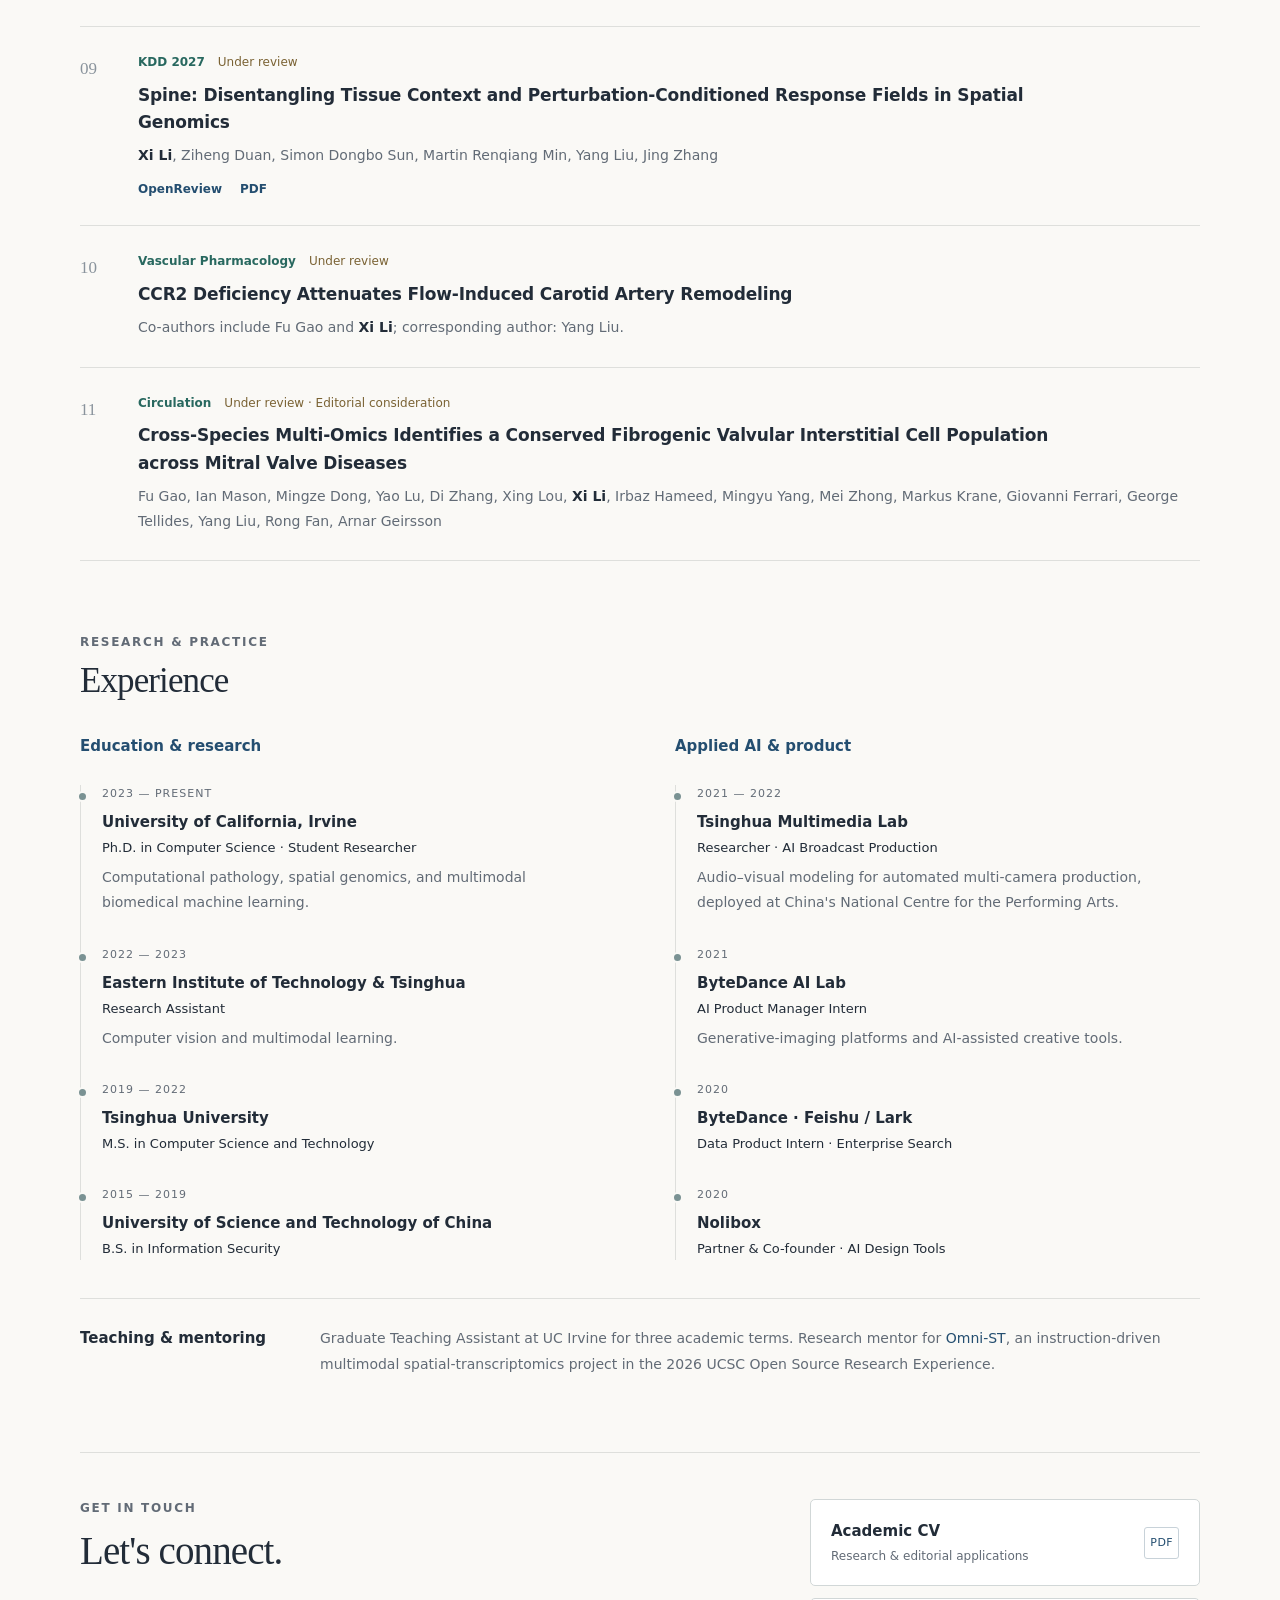
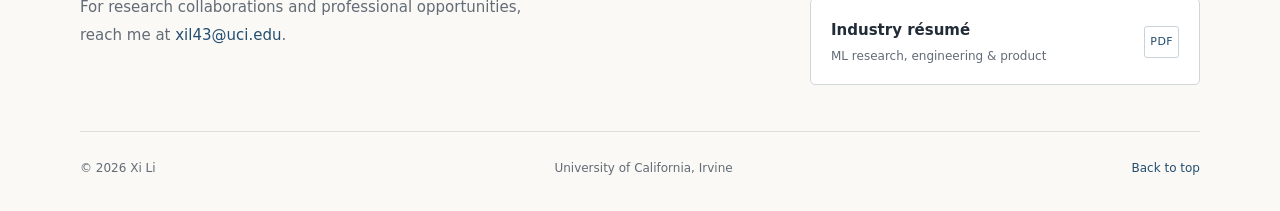
==== commit a4e0f90c: "Add education background to homepage introduction" ====
--- a/index.html
+++ b/index.html
@@ -35,6 +35,7 @@
         <h1 id="intro-title">Xi Li<span class="name-dot">.</span></h1>
         <p class="intro-role">Ph.D. researcher in computational pathology<br class="desktop-break"> and spatial genomics.</p>
         <p class="intro-text">I build machine-learning methods that connect <strong>what tissue looks like</strong> with <strong>what its cells are doing</strong>—from histology-to-gene prediction to spatial modeling and reliable biomedical AI.</p>
+        <p class="intro-text intro-education">I am pursuing a <strong>Ph.D. in Computer Science</strong> at the <strong>University of California, Irvine</strong> (2023–present). Previously, I received an <strong>M.S. in Computer Science and Technology</strong> from <strong>Tsinghua University</strong> (2019–2022) and a <strong>B.S. in Information Security</strong> from the <strong>University of Science and Technology of China</strong> (2015–2019).</p>
         <div class="intro-links">
           <a href="mailto:xil43@uci.edu">Email</a>
           <a href="https://github.com/XenaLi96">GitHub</a>
--- a/assets/css/style.css
+++ b/assets/css/style.css
@@ -16,3 +16,5 @@
 .news-strip{display:block;padding:26px 0}.news-label{font-family:var(--serif);font-size:1.65rem;font-weight:400;letter-spacing:-.3px;line-height:1.3;white-space:normal;color:var(--ink);margin-bottom:16px}.news-list{list-style:none;margin:0;padding:0;display:grid;gap:10px}.news-list li{display:flex;align-items:baseline;gap:12px}.news-star{flex:none;font-size:.95rem;line-height:1.65}.news-list p{font-size:.9375rem;line-height:1.85}
 @media(max-width:760px){.news-strip{padding:23px 0}.news-label{font-size:1.5rem}.news-list{gap:12px}.news-list p{font-size:.875rem}}
 .news-star{font-family:'Apple Color Emoji','Segoe UI Emoji','Noto Color Emoji',sans-serif}
+.intro-education{margin-top:18px}
+@media(max-width:760px){.intro-education{grid-column:1 / -1;grid-row:5}.intro-links{grid-row:6}}
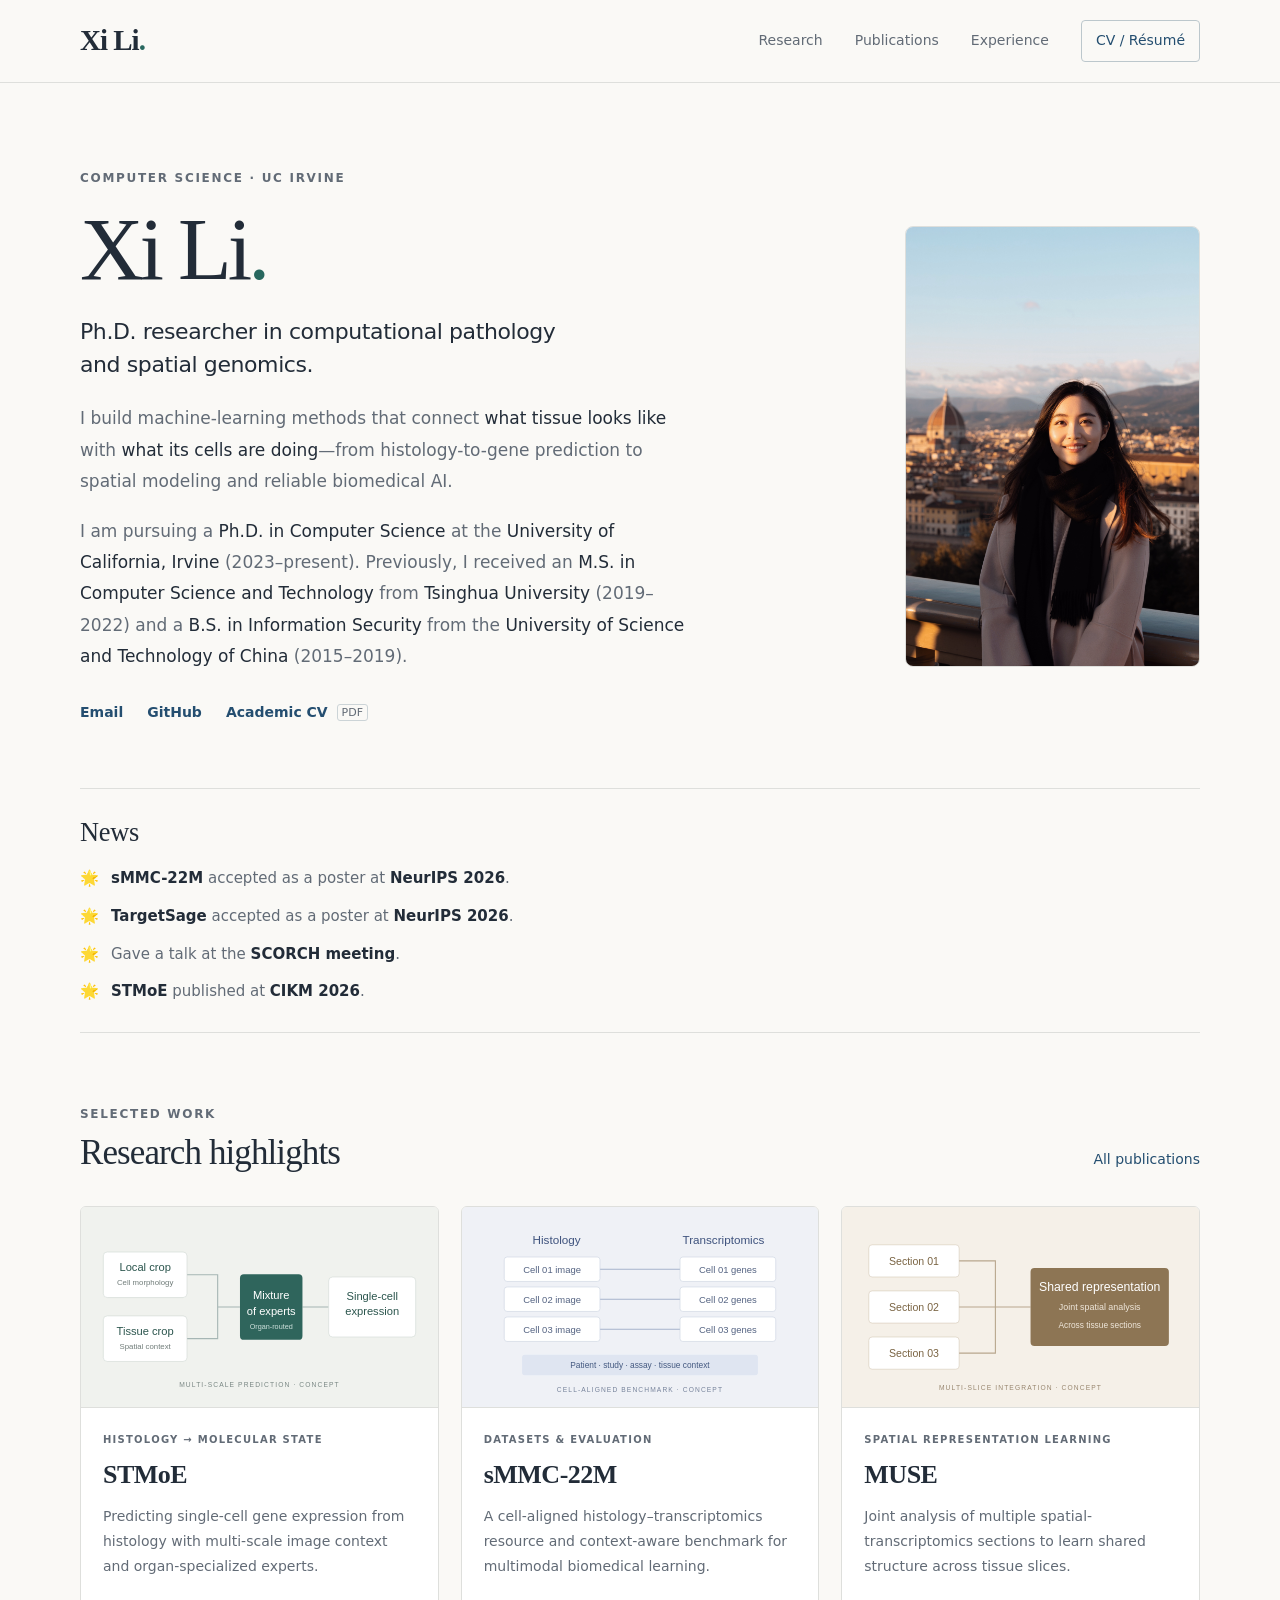
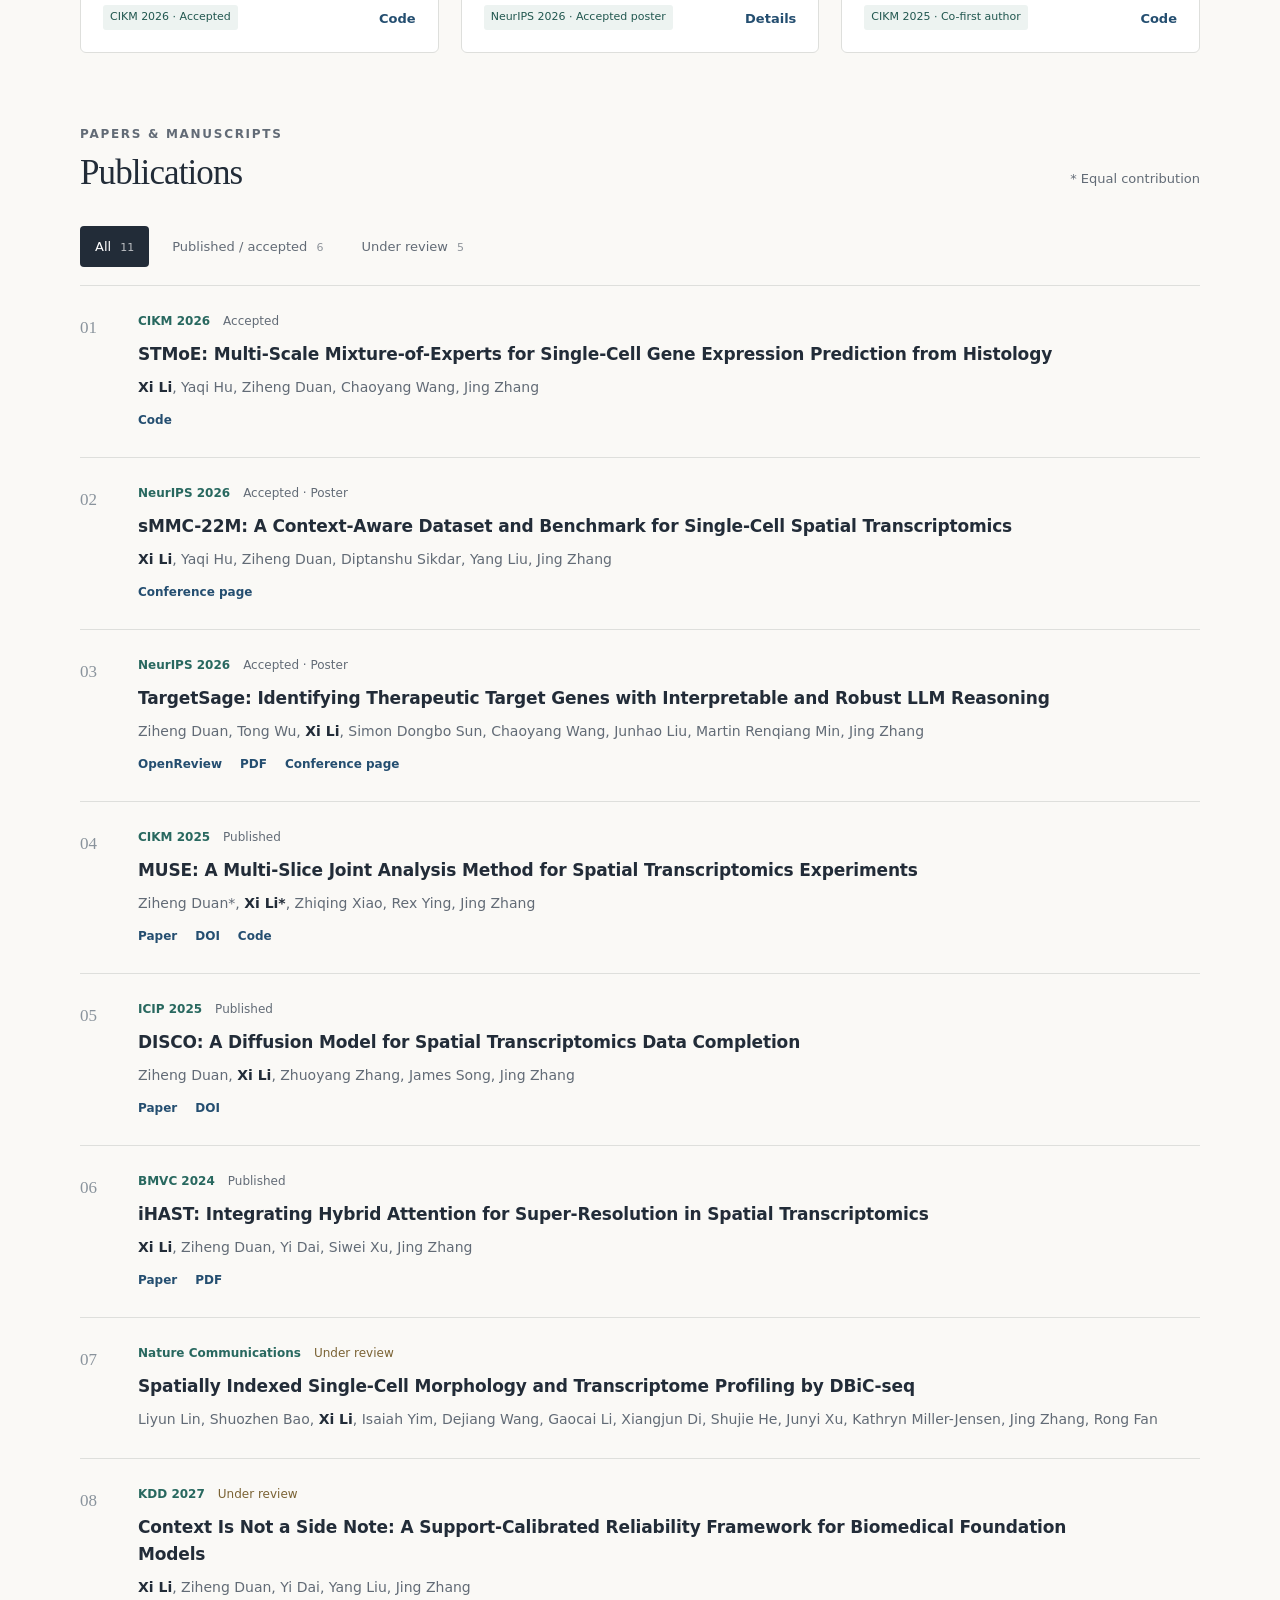
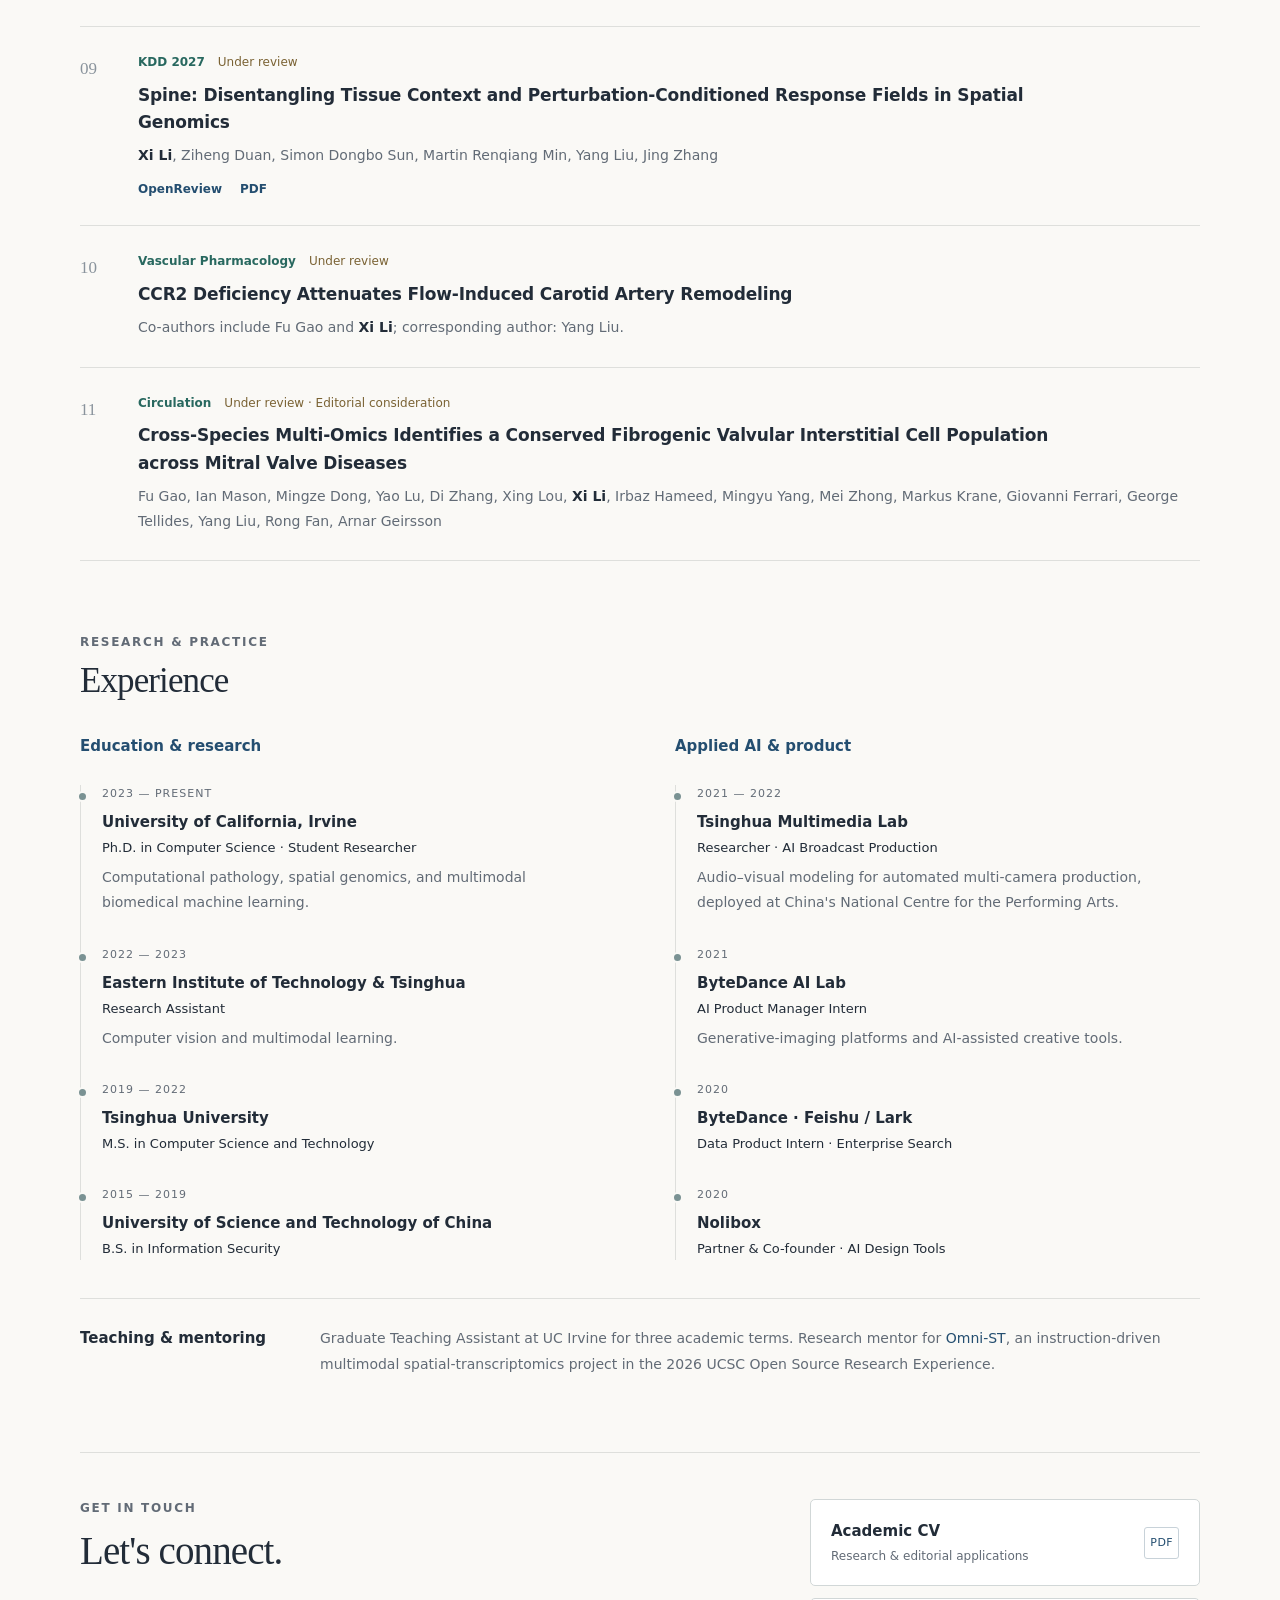
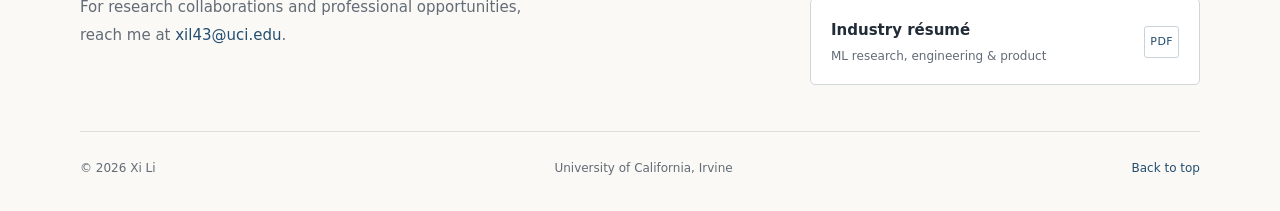
==== commit d49c7cc6: "Replace homepage portrait with updated photo" ====
--- a/index.html
+++ b/index.html
@@ -43,7 +43,7 @@
         </div>
       </div>
       <figure class="intro-photo">
-        <img src="assets/images/xi-li.jpg" width="2160" height="2620" alt="Xi Li" fetchpriority="high" decoding="async">
+        <img src="assets/images/xi-li.jpg?v=20261014" width="2242" height="3360" alt="Xi Li" fetchpriority="high" decoding="async">
       </figure>
     </section>
 
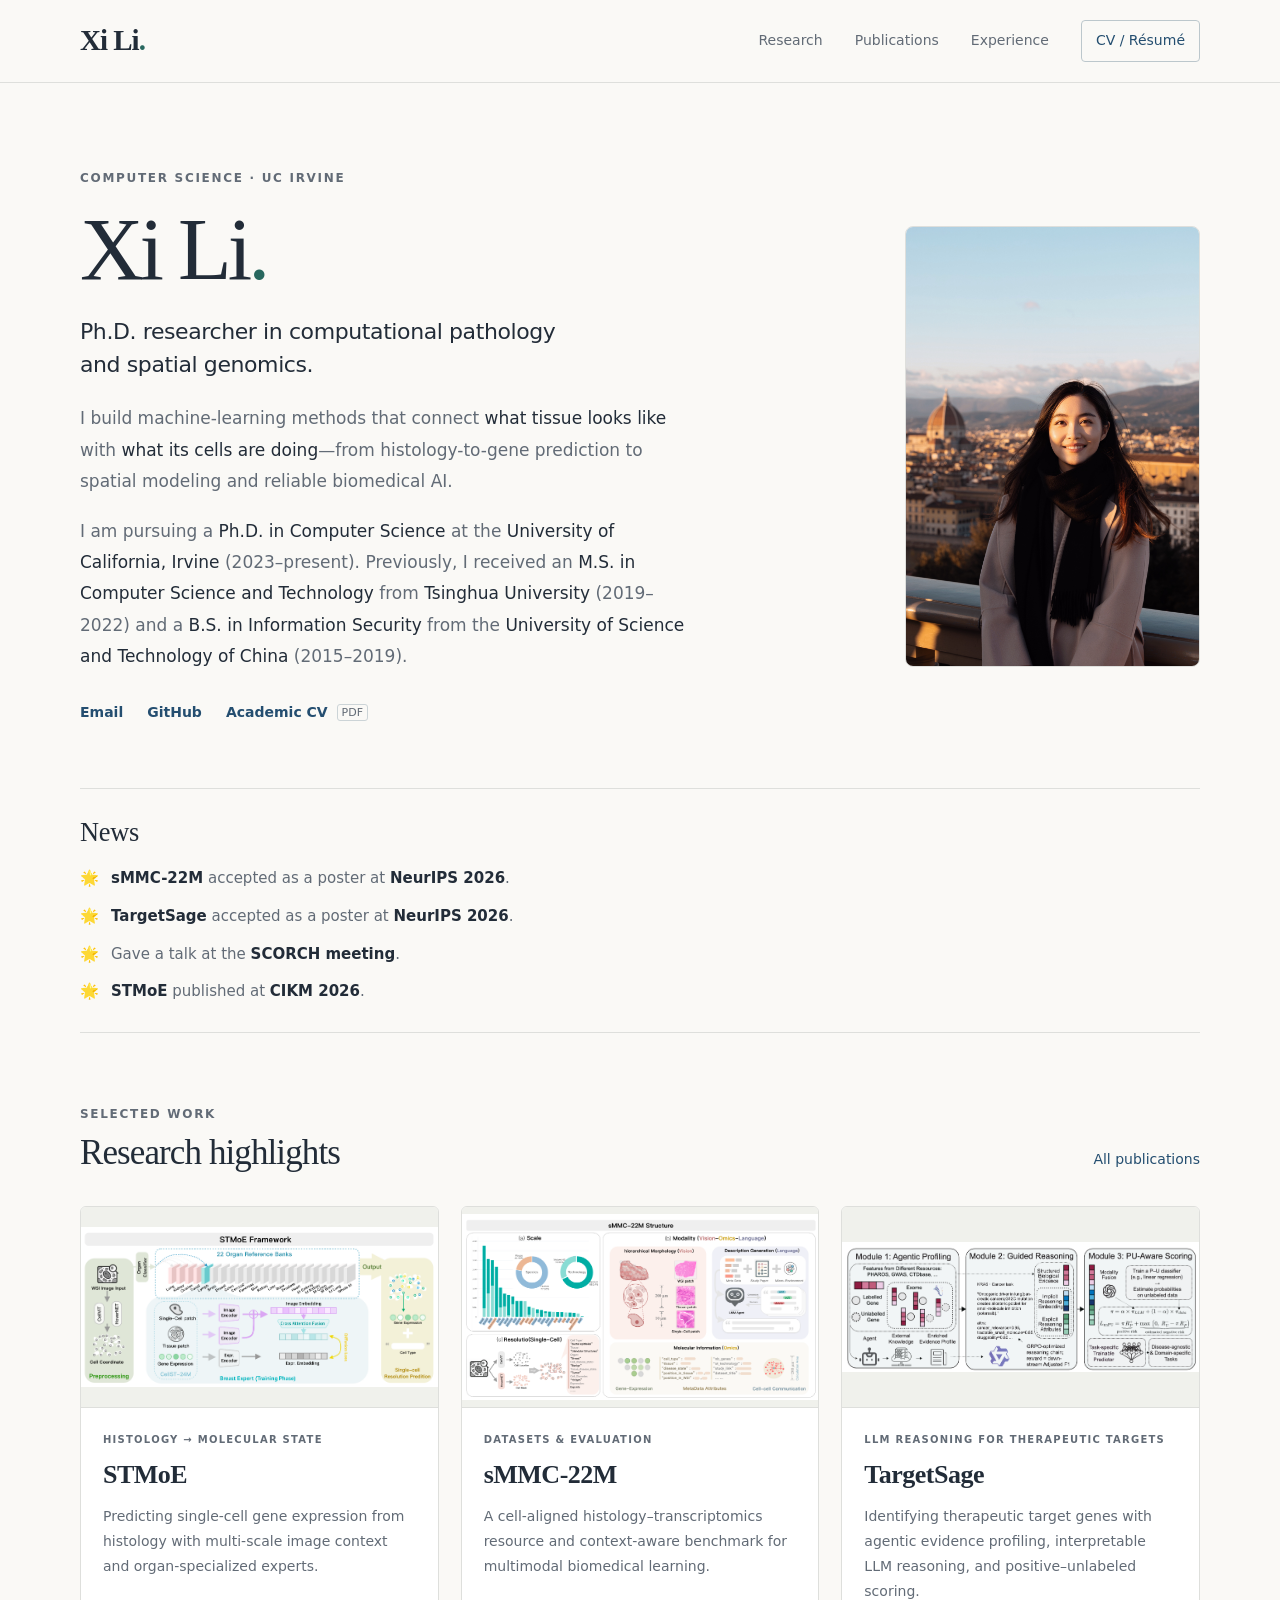
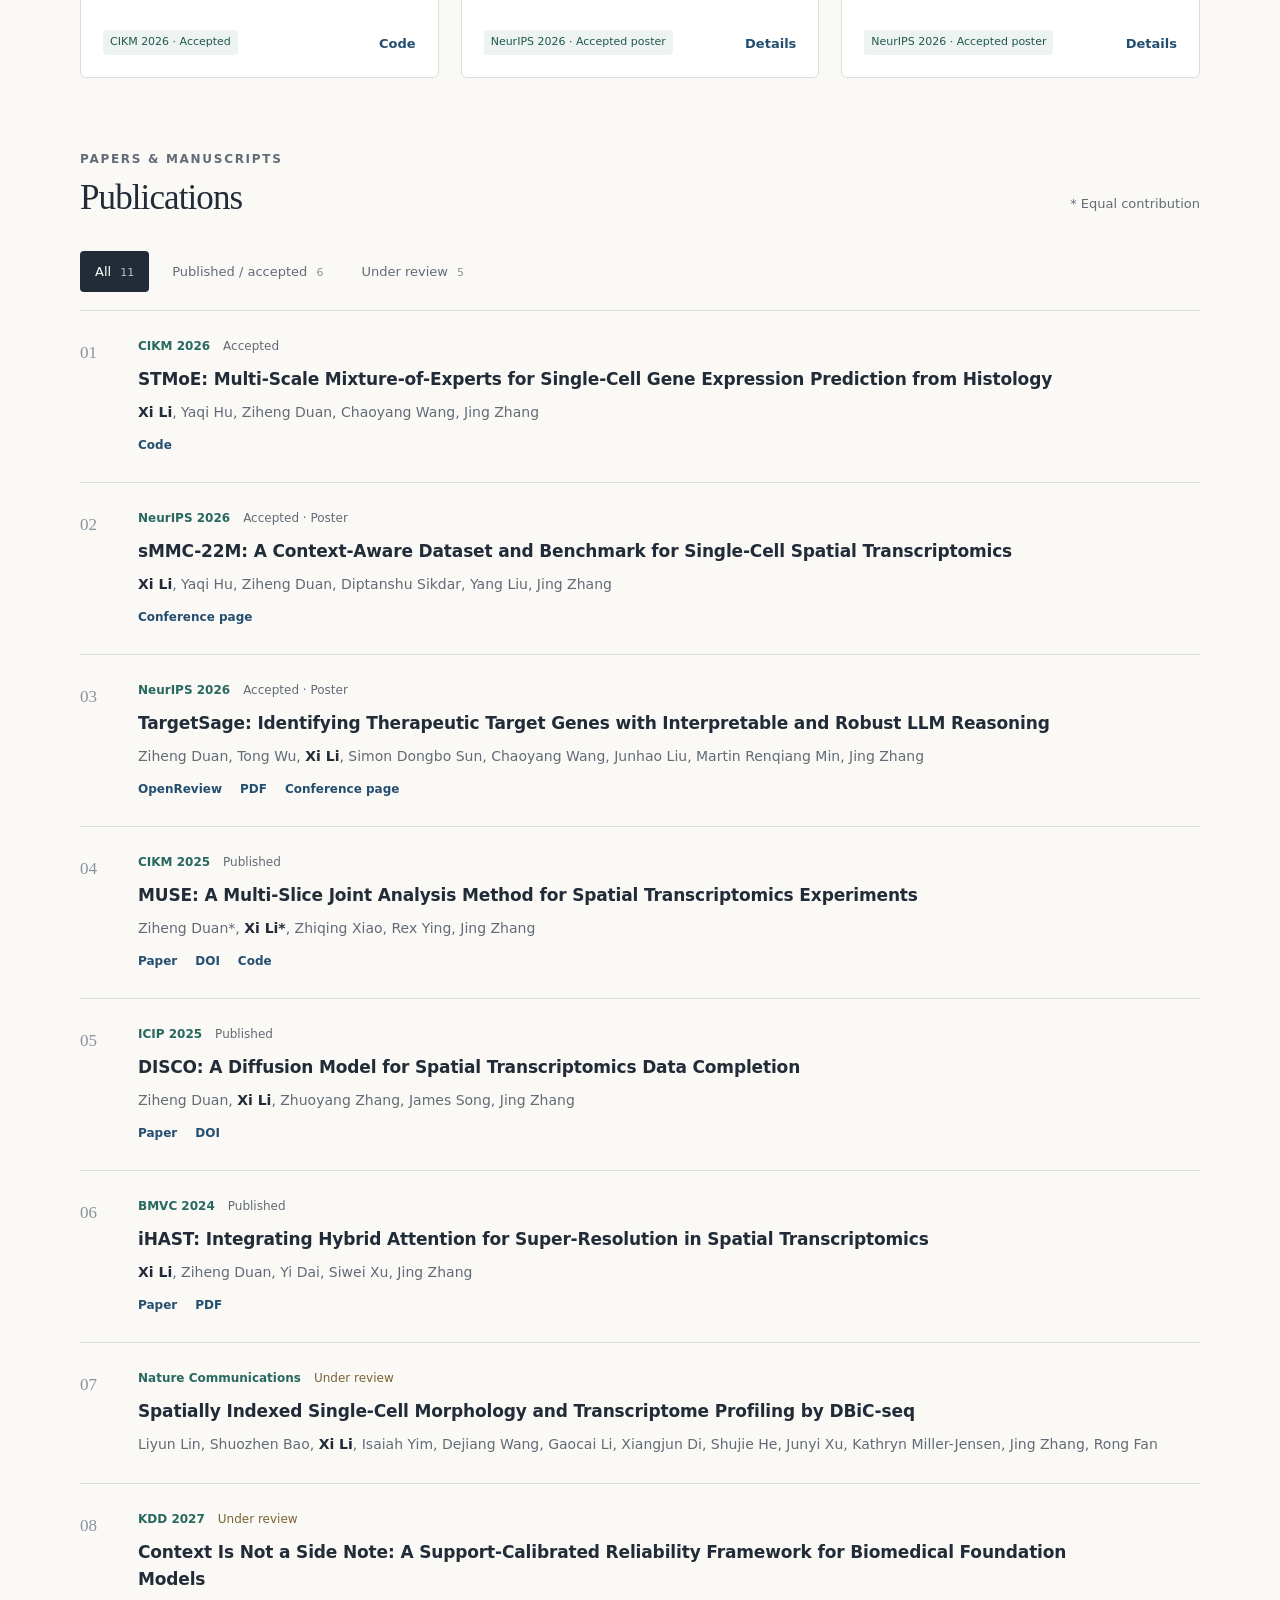
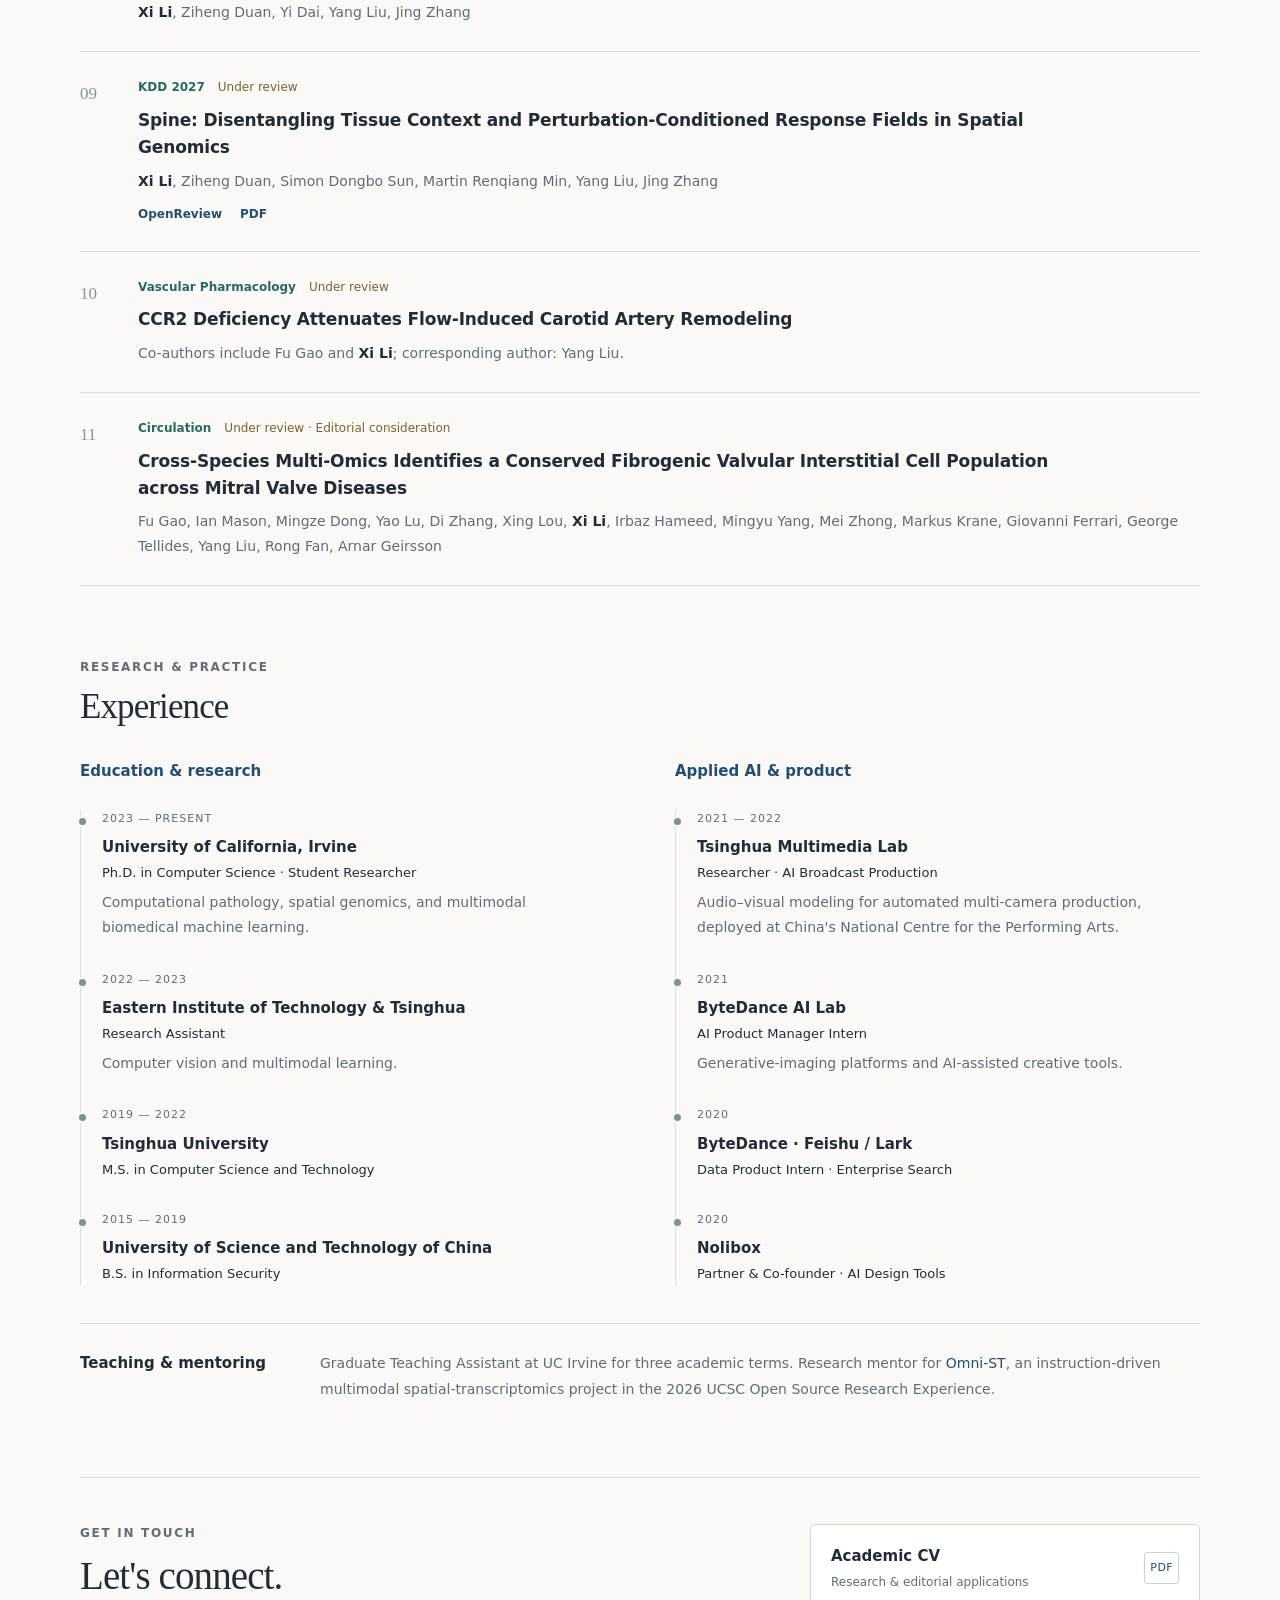
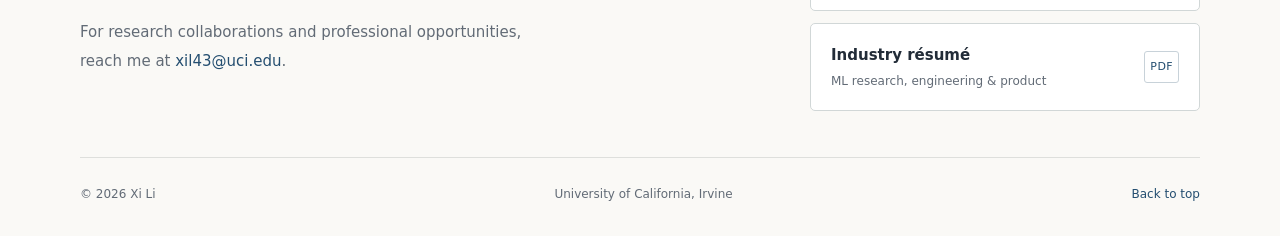
==== commit 7e290cf5: "Use paper figures and feature TargetSage in research highlights" ====
--- a/index.html
+++ b/index.html
@@ -61,16 +61,16 @@
       <div class="section-heading"><div><p class="eyebrow">SELECTED WORK</p><h2 id="research-title">Research highlights</h2></div><a class="quiet-link" href="#publications">All publications</a></div>
       <div class="research-grid">
         <article class="research-card">
-          <div class="card-visual"><img src="assets/images/stmoe.svg" width="640" height="360" alt="Conceptual STMoE pipeline: local and tissue-scale histology feed a mixture of experts to predict cell-level gene expression."></div>
+          <div class="card-visual"><a href="assets/images/stmoe-framework.png" target="_blank" rel="noopener" title="View full-size STMoE framework"><img src="assets/images/stmoe-framework.png" width="1678" height="752" alt="STMoE framework: cell preprocessing, 22 organ reference banks, and multi-scale expert training for single-cell gene expression and cell-type prediction."></a></div>
           <div class="card-body"><p class="card-topic">HISTOLOGY → MOLECULAR STATE</p><h3>STMoE</h3><p>Predicting single-cell gene expression from histology with multi-scale image context and organ-specialized experts.</p><div class="card-bottom"><span class="badge accepted">CIKM 2026 · Accepted</span><a href="https://github.com/aicb-ZhangLabs/STMoE">Code</a></div></div>
         </article>
         <article class="research-card">
-          <div class="card-visual"><img src="assets/images/smmc.svg" width="640" height="360" alt="Conceptual dataset diagram: histology and expression are aligned by cell, with patient, study, and assay context retained."></div>
+          <div class="card-visual"><a href="assets/images/smmc-22m-structure.png" target="_blank" rel="noopener" title="View full-size sMMC-22M structure"><img src="assets/images/smmc-22m-structure.png" width="1832" height="954" alt="sMMC-22M structure: dataset scale, single-cell resolution, and aligned vision, omics, and language modalities."></a></div>
           <div class="card-body"><p class="card-topic">DATASETS & EVALUATION</p><h3>sMMC-22M</h3><p>A cell-aligned histology–transcriptomics resource and context-aware benchmark for multimodal biomedical learning.</p><div class="card-bottom"><span class="badge accepted">NeurIPS 2026 · Accepted poster</span><a href="#pub-smmc">Details</a></div></div>
         </article>
         <article class="research-card">
-          <div class="card-visual"><img src="assets/images/muse.svg" width="640" height="360" alt="Conceptual MUSE diagram: multiple spatial transcriptomics sections connect to a shared representation while preserving section context."></div>
-          <div class="card-body"><p class="card-topic">SPATIAL REPRESENTATION LEARNING</p><h3>MUSE</h3><p>Joint analysis of multiple spatial-transcriptomics sections to learn shared structure across tissue slices.</p><div class="card-bottom"><span class="badge accepted">CIKM 2025 · Co-first author</span><a href="https://github.com/RRRussell/MUSE">Code</a></div></div>
+          <div class="card-visual"><a href="assets/images/targetsage-framework.png" target="_blank" rel="noopener" title="View full-size TargetSage framework"><img src="assets/images/targetsage-framework.png" width="1722" height="628" alt="TargetSage framework: agentic evidence profiling, guided LLM reasoning, and positive–unlabeled scoring for therapeutic target identification."></a></div>
+          <div class="card-body"><p class="card-topic">LLM REASONING FOR THERAPEUTIC TARGETS</p><h3>TargetSage</h3><p>Identifying therapeutic target genes with agentic evidence profiling, interpretable LLM reasoning, and positive–unlabeled scoring.</p><div class="card-bottom"><span class="badge accepted">NeurIPS 2026 · Accepted poster</span><a href="#pub-targetsage">Details</a></div></div>
         </article>
       </div>
     </section>
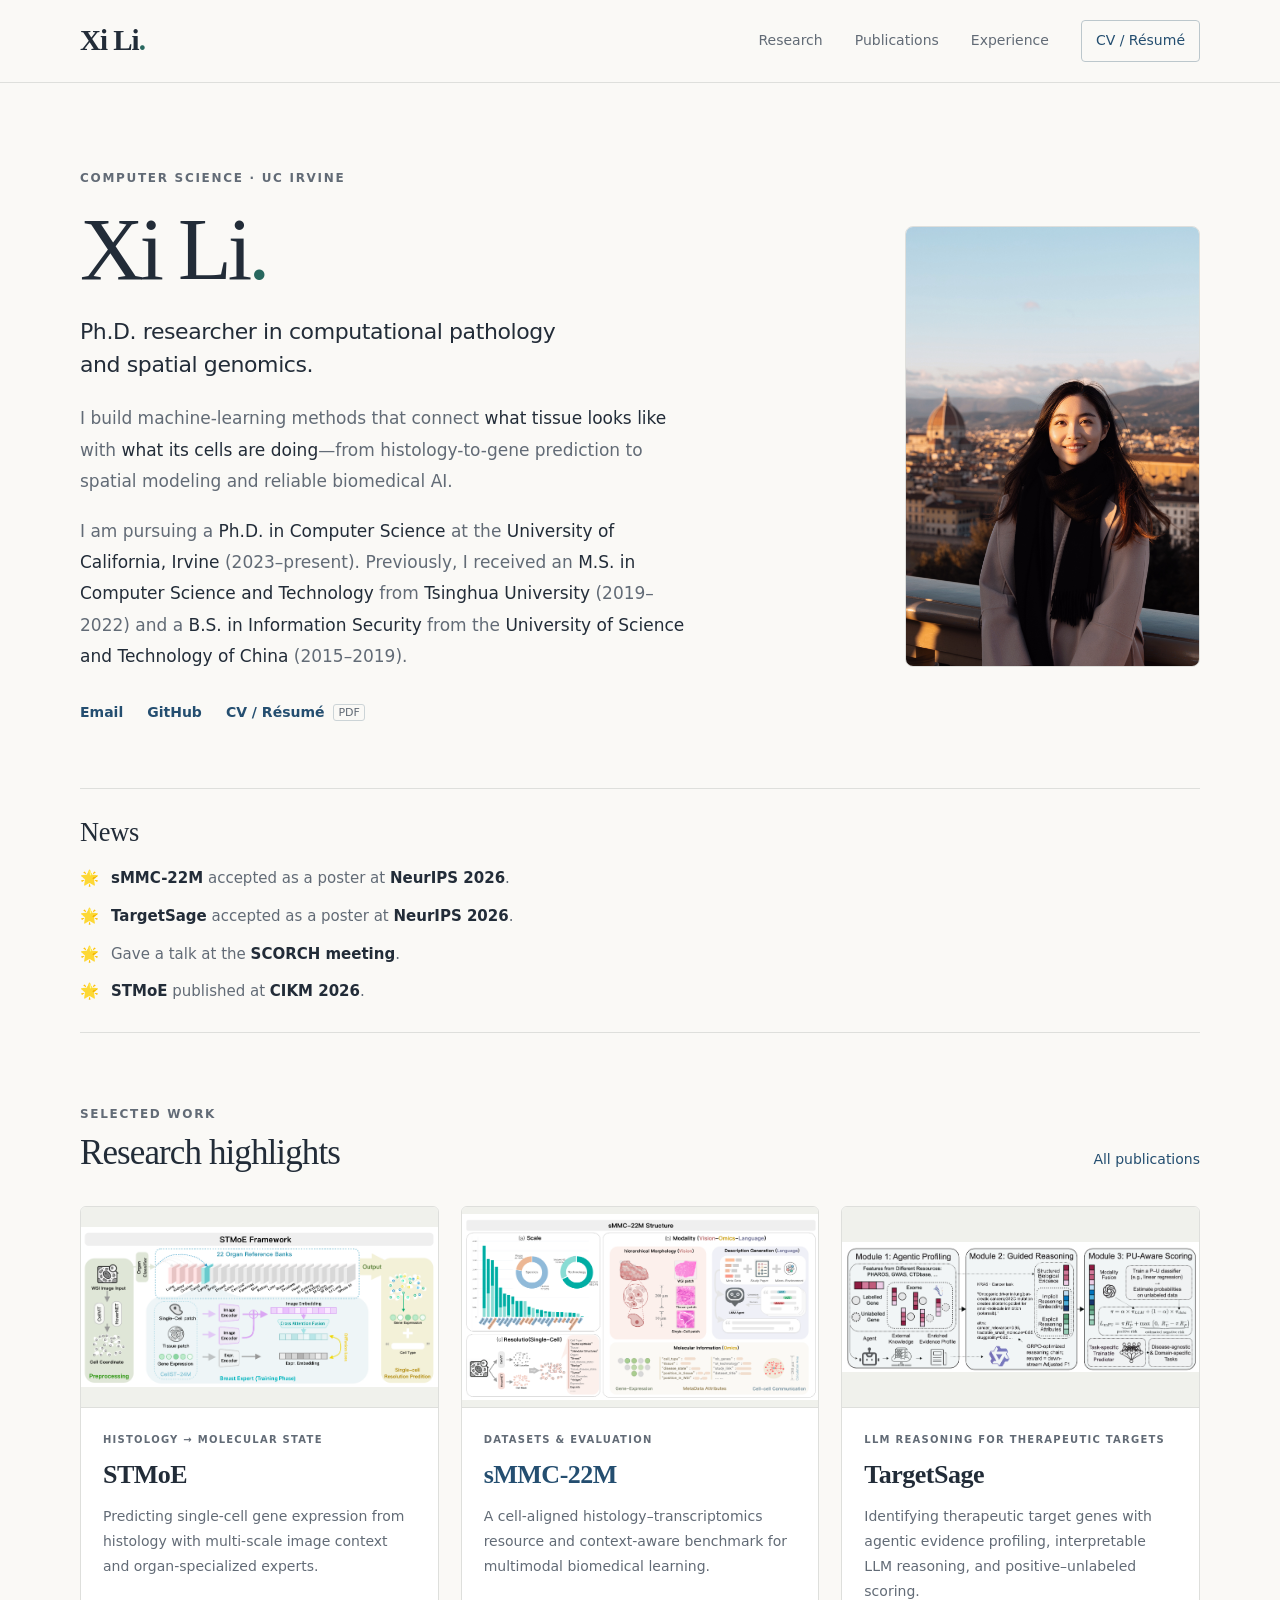
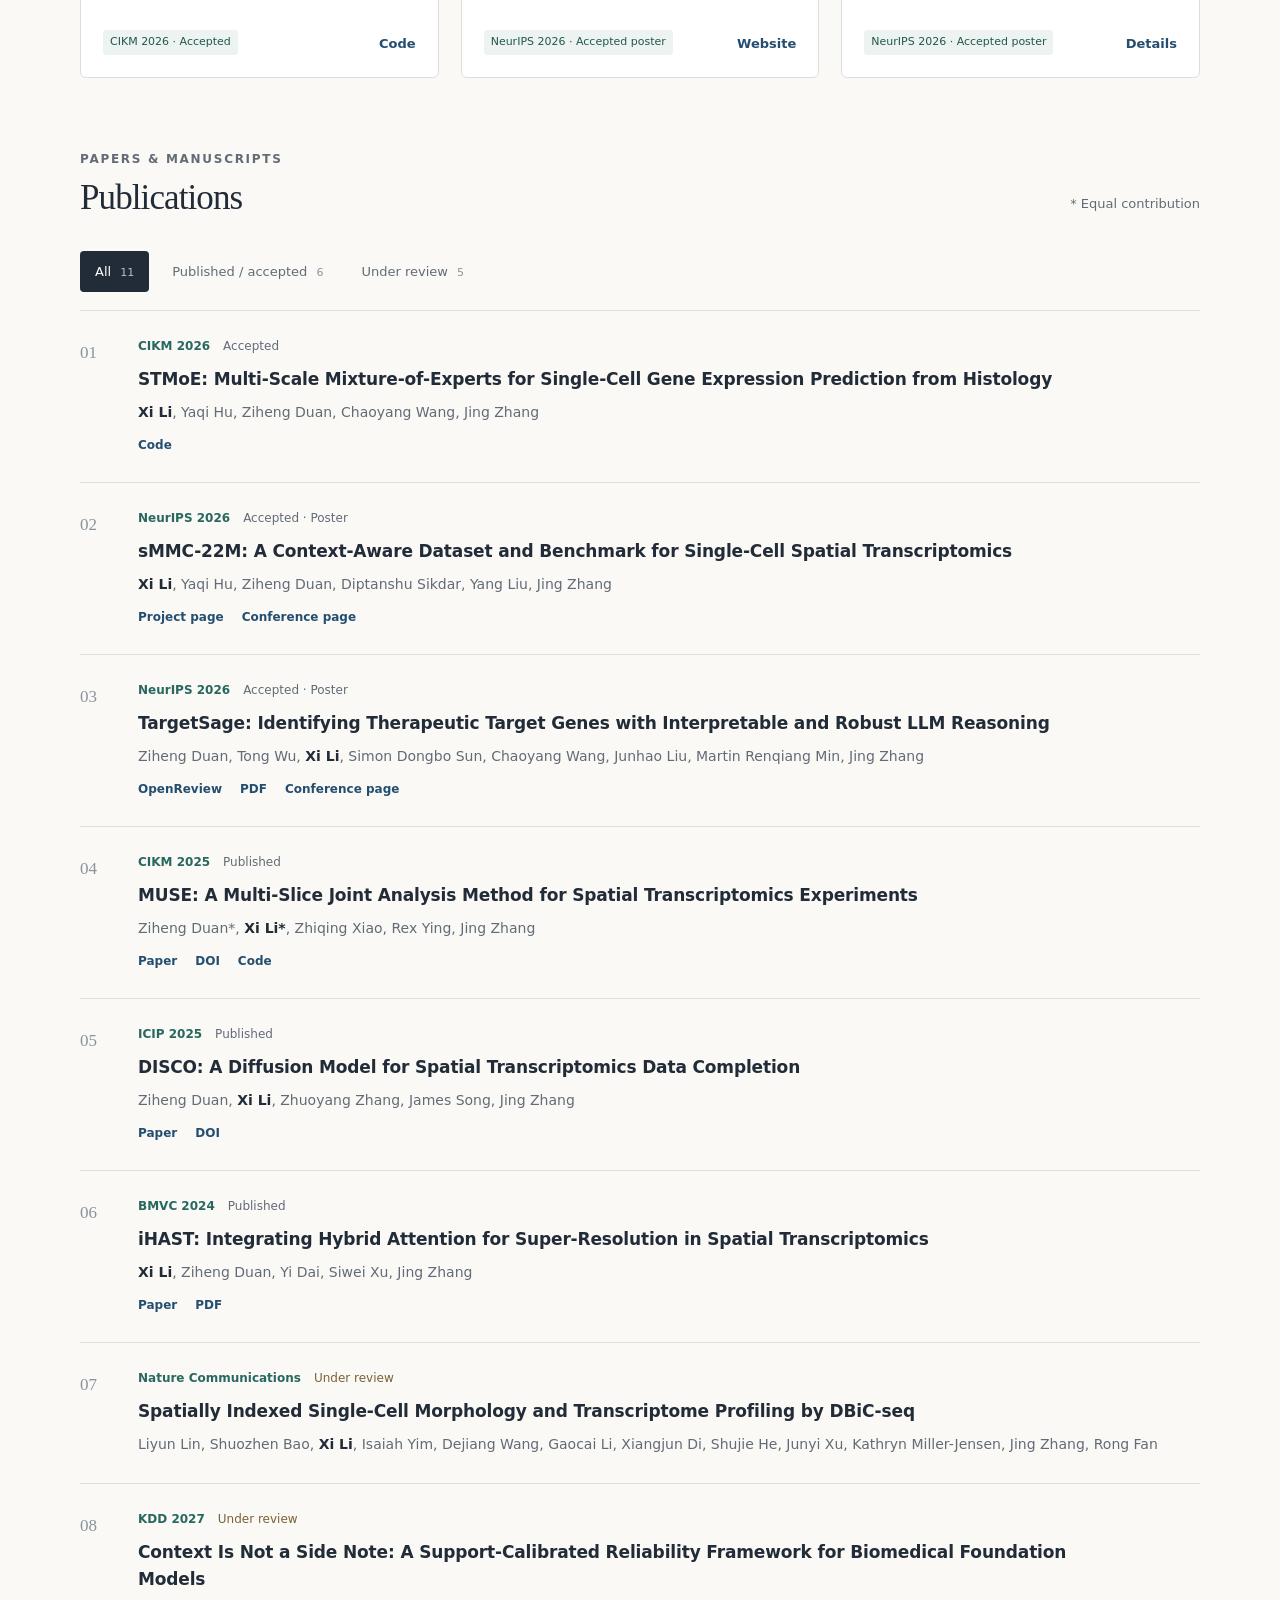
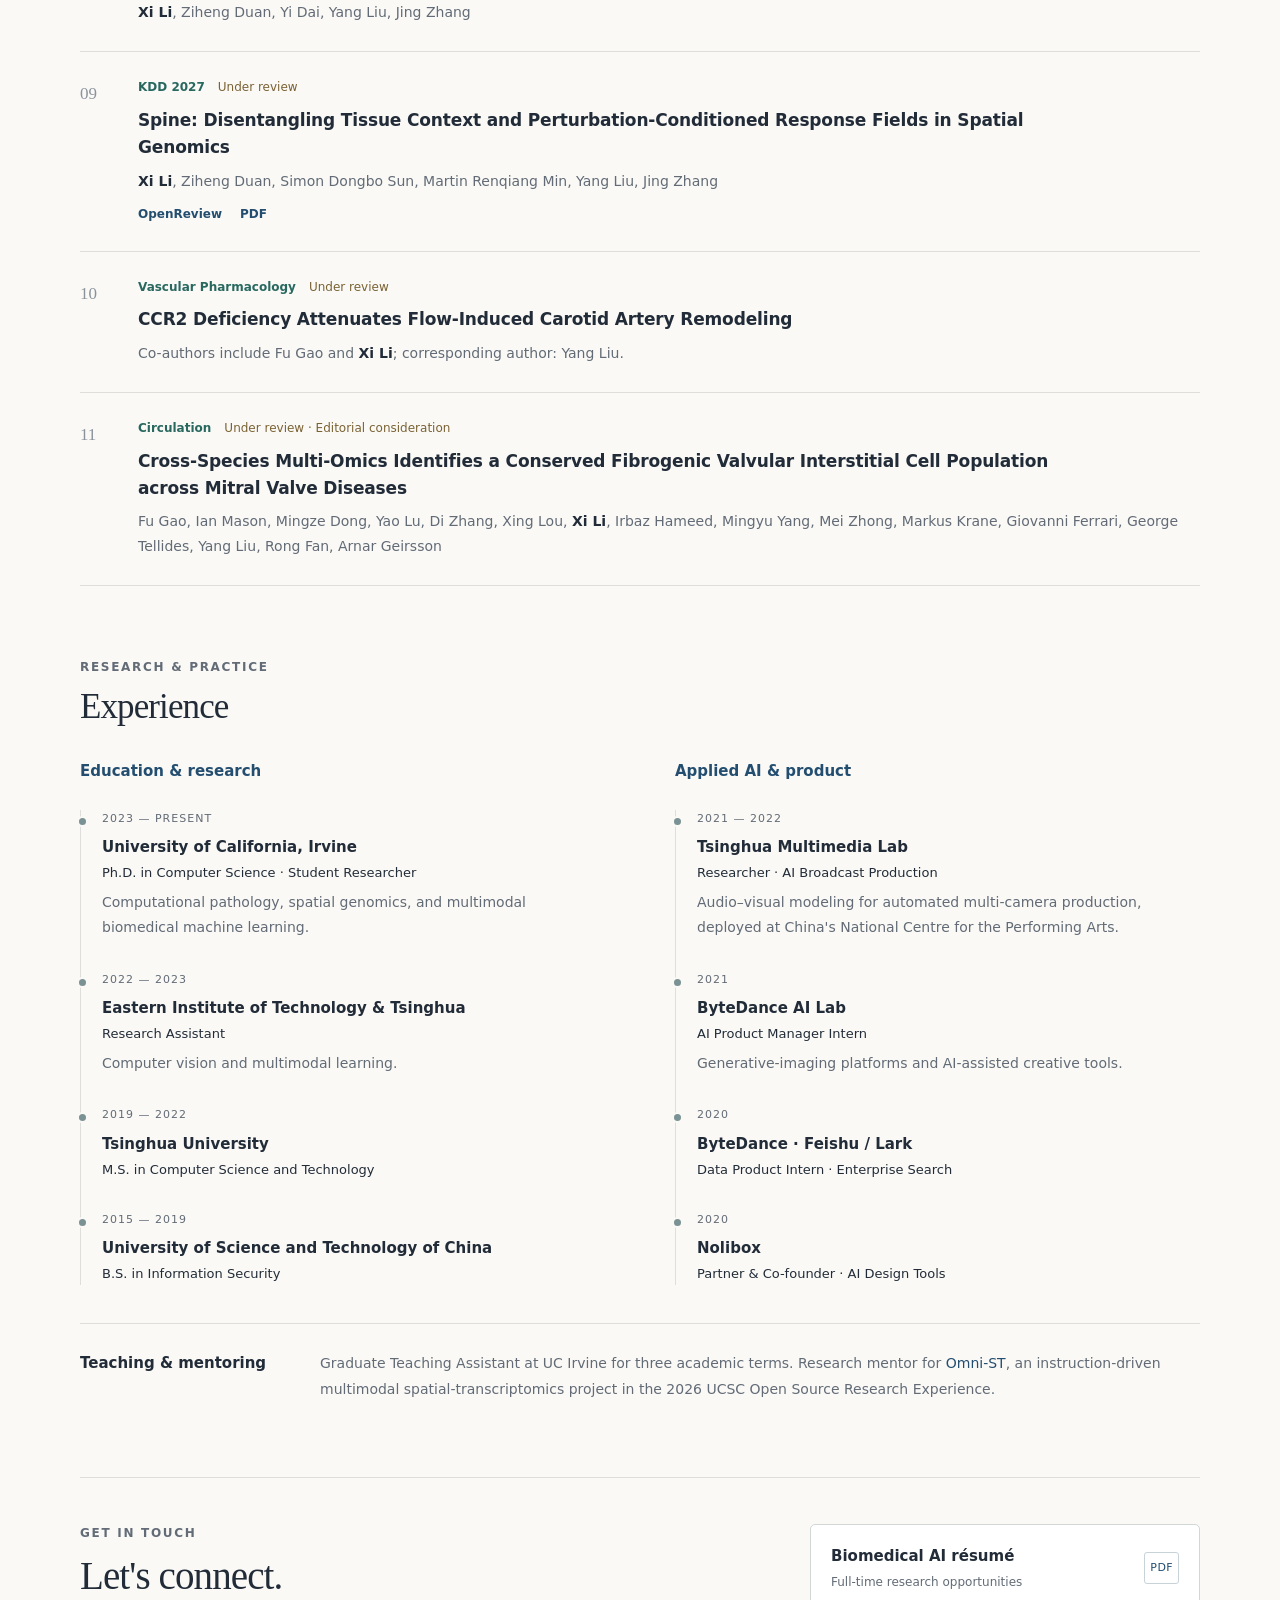
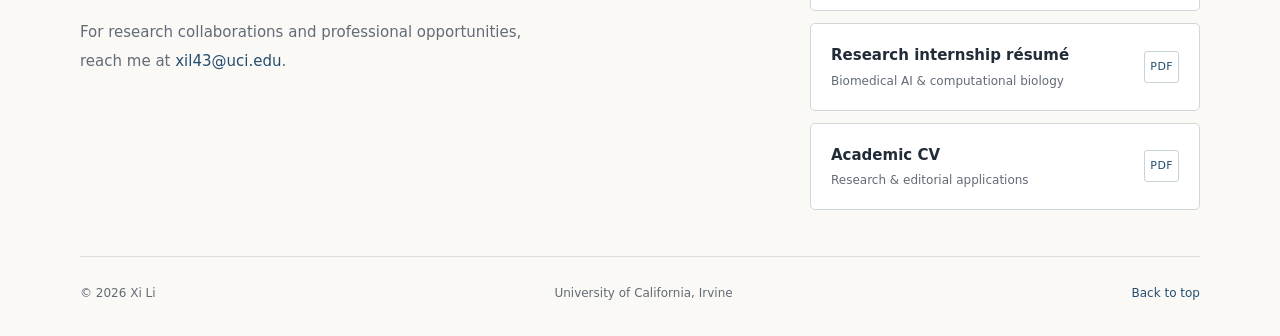
==== commit 5267ad85: "Link latest Bio CVs and sMMC project website from homepage" ====
--- a/index.html
+++ b/index.html
@@ -21,7 +21,7 @@
       <button class="menu-toggle" type="button" aria-expanded="false" aria-controls="navigation" hidden>Menu <span aria-hidden="true">☰</span></button>
       <nav id="navigation" aria-label="Main navigation">
         <a href="#research">Research</a>
-        <a href="#publications">Publications</a>
+        <a href="publications.html">Publications</a>
         <a href="#experience">Experience</a>
         <a class="nav-cv" href="#cv">CV / Résumé</a>
       </nav>
@@ -39,7 +39,7 @@
         <div class="intro-links">
           <a href="mailto:xil43@uci.edu">Email</a>
           <a href="https://github.com/XenaLi96">GitHub</a>
-          <a href="assets/cv/Xi_Li_Academic_CV.pdf" download>Academic CV <span class="file-label">PDF</span></a>
+          <a href="assets/cv/Xi_Li_Biomedical_AI_FullTime_Jun2027.pdf?v=20261121" download>CV / Résumé <span class="file-label">PDF</span></a>
         </div>
       </div>
       <figure class="intro-photo">
@@ -50,7 +50,7 @@
     <section class="news-strip" aria-labelledby="news-title">
       <h2 class="news-label" id="news-title">News</h2>
       <ul class="news-list" role="list">
-        <li><span class="news-star" aria-hidden="true">🌟</span><p><strong>sMMC-22M</strong> accepted as a poster at <strong>NeurIPS 2026</strong>.</p></li>
+        <li><span class="news-star" aria-hidden="true">🌟</span><p><a href="https://xenali96.github.io/sMMC40M/"><strong>sMMC-22M</strong></a> accepted as a poster at <strong>NeurIPS 2026</strong>.</p></li>
         <li><span class="news-star" aria-hidden="true">🌟</span><p><strong>TargetSage</strong> accepted as a poster at <strong>NeurIPS 2026</strong>.</p></li>
         <li><span class="news-star" aria-hidden="true">🌟</span><p>Gave a talk at the <strong>SCORCH meeting</strong>.</p></li>
         <li><span class="news-star" aria-hidden="true">🌟</span><p><strong>STMoE</strong> published at <strong>CIKM 2026</strong>.</p></li>
@@ -58,7 +58,7 @@
     </section>
 
     <section class="section" id="research" aria-labelledby="research-title">
-      <div class="section-heading"><div><p class="eyebrow">SELECTED WORK</p><h2 id="research-title">Research highlights</h2></div><a class="quiet-link" href="#publications">All publications</a></div>
+      <div class="section-heading"><div><p class="eyebrow">SELECTED WORK</p><h2 id="research-title">Research highlights</h2></div><a class="quiet-link" href="publications.html">All publications</a></div>
       <div class="research-grid">
         <article class="research-card">
           <div class="card-visual"><a href="assets/images/stmoe-framework.png" target="_blank" rel="noopener" title="View full-size STMoE framework"><img src="assets/images/stmoe-framework.png" width="1678" height="752" alt="STMoE framework: cell preprocessing, 22 organ reference banks, and multi-scale expert training for single-cell gene expression and cell-type prediction."></a></div>
@@ -66,7 +66,7 @@
         </article>
         <article class="research-card">
           <div class="card-visual"><a href="assets/images/smmc-22m-structure.png" target="_blank" rel="noopener" title="View full-size sMMC-22M structure"><img src="assets/images/smmc-22m-structure.png" width="1832" height="954" alt="sMMC-22M structure: dataset scale, single-cell resolution, and aligned vision, omics, and language modalities."></a></div>
-          <div class="card-body"><p class="card-topic">DATASETS & EVALUATION</p><h3>sMMC-22M</h3><p>A cell-aligned histology–transcriptomics resource and context-aware benchmark for multimodal biomedical learning.</p><div class="card-bottom"><span class="badge accepted">NeurIPS 2026 · Accepted poster</span><a href="#pub-smmc">Details</a></div></div>
+          <div class="card-body"><p class="card-topic">DATASETS & EVALUATION</p><h3><a href="https://xenali96.github.io/sMMC40M/">sMMC-22M</a></h3><p>A cell-aligned histology–transcriptomics resource and context-aware benchmark for multimodal biomedical learning.</p><div class="card-bottom"><span class="badge accepted">NeurIPS 2026 · Accepted poster</span><a href="https://xenali96.github.io/sMMC40M/">Website</a></div></div>
         </article>
         <article class="research-card">
           <div class="card-visual"><a href="assets/images/targetsage-framework.png" target="_blank" rel="noopener" title="View full-size TargetSage framework"><img src="assets/images/targetsage-framework.png" width="1722" height="628" alt="TargetSage framework: agentic evidence profiling, guided LLM reasoning, and positive–unlabeled scoring for therapeutic target identification."></a></div>
@@ -88,7 +88,7 @@
           <div class="pub-index">01</div><div class="pub-content"><div class="pub-meta"><span class="venue">CIKM 2026</span><span class="status-text">Accepted</span></div><h3><a href="https://github.com/aicb-ZhangLabs/STMoE">STMoE: Multi-Scale Mixture-of-Experts for Single-Cell Gene Expression Prediction from Histology</a></h3><p class="authors"><strong>Xi Li</strong>, Yaqi Hu, Ziheng Duan, Chaoyang Wang, Jing Zhang</p><div class="pub-links"><a href="https://github.com/aicb-ZhangLabs/STMoE">Code</a></div></div>
         </article>
         <article class="publication" id="pub-smmc" data-status="published">
-          <div class="pub-index">02</div><div class="pub-content"><div class="pub-meta"><span class="venue">NeurIPS 2026</span><span class="status-text">Accepted · Poster</span></div><h3><a href="https://neurips.cc/virtual/2026/poster/153914">sMMC-22M: A Context-Aware Dataset and Benchmark for Single-Cell Spatial Transcriptomics</a></h3><p class="authors"><strong>Xi Li</strong>, Yaqi Hu, Ziheng Duan, Diptanshu Sikdar, Yang Liu, Jing Zhang</p><div class="pub-links"><a href="https://neurips.cc/virtual/2026/poster/153914">Conference page</a></div></div>
+          <div class="pub-index">02</div><div class="pub-content"><div class="pub-meta"><span class="venue">NeurIPS 2026</span><span class="status-text">Accepted · Poster</span></div><h3><a href="https://neurips.cc/virtual/2026/poster/153914">sMMC-22M: A Context-Aware Dataset and Benchmark for Single-Cell Spatial Transcriptomics</a></h3><p class="authors"><strong>Xi Li</strong>, Yaqi Hu, Ziheng Duan, Diptanshu Sikdar, Yang Liu, Jing Zhang</p><div class="pub-links"><a href="https://xenali96.github.io/sMMC40M/">Project page</a><a href="https://neurips.cc/virtual/2026/poster/153914">Conference page</a></div></div>
         </article>
         <article class="publication" id="pub-targetsage" data-status="published">
           <div class="pub-index">03</div><div class="pub-content"><div class="pub-meta"><span class="venue">NeurIPS 2026</span><span class="status-text">Accepted · Poster</span></div><h3><a href="https://openreview.net/forum?id=TtHAAMGp59">TargetSage: Identifying Therapeutic Target Genes with Interpretable and Robust LLM Reasoning</a></h3><p class="authors">Ziheng Duan, Tong Wu, <strong>Xi Li</strong>, Simon Dongbo Sun, Chaoyang Wang, Junhao Liu, Martin Renqiang Min, Jing Zhang</p><div class="pub-links"><a href="https://openreview.net/forum?id=TtHAAMGp59">OpenReview</a><a href="https://openreview.net/pdf?id=TtHAAMGp59">PDF</a><a href="https://neurips.cc/virtual/2026/poster/152330">Conference page</a></div></div>
@@ -141,7 +141,11 @@
 
     <section class="cv-section" id="cv" aria-labelledby="cv-title">
       <div><p class="eyebrow">GET IN TOUCH</p><h2 id="cv-title">Let's connect.</h2><p>For research collaborations and professional opportunities,<br class="desktop-break"> reach me at <a href="mailto:xil43@uci.edu">xil43@uci.edu</a>.</p></div>
-      <div class="cv-downloads"><a class="download-card" href="assets/cv/Xi_Li_Academic_CV.pdf" download><span><strong>Academic CV</strong><small>Research & editorial applications</small></span><span class="pdf-icon">PDF</span></a><a class="download-card" href="assets/cv/Xi_Li_Industry_Resume.pdf" download><span><strong>Industry résumé</strong><small>ML research, engineering & product</small></span><span class="pdf-icon">PDF</span></a></div>
+      <div class="cv-downloads">
+        <a class="download-card" href="assets/cv/Xi_Li_Biomedical_AI_FullTime_Jun2027.pdf?v=20261121" download><span><strong>Biomedical AI résumé</strong><small>Full-time research opportunities</small></span><span class="pdf-icon">PDF</span></a>
+        <a class="download-card" href="assets/cv/Xi_Li_Biomedical_AI_Internship_Dec2027.pdf?v=20261121" download><span><strong>Research internship résumé</strong><small>Biomedical AI & computational biology</small></span><span class="pdf-icon">PDF</span></a>
+        <a class="download-card" href="assets/cv/Xi_Li_Academic_CV.pdf" download><span><strong>Academic CV</strong><small>Research & editorial applications</small></span><span class="pdf-icon">PDF</span></a>
+      </div>
     </section>
   </main>
   <footer class="site-footer wrap"><p>© 2026 Xi Li</p><p>University of California, Irvine</p><a href="#about">Back to top</a></footer>
--- a/assets/css/style.css
+++ b/assets/css/style.css
@@ -17,4 +17,6 @@
 @media(max-width:760px){.news-strip{padding:23px 0}.news-label{font-size:1.5rem}.news-list{gap:12px}.news-list p{font-size:.875rem}}
 .news-star{font-family:'Apple Color Emoji','Segoe UI Emoji','Noto Color Emoji',sans-serif}
 .intro-education{margin-top:18px}
+.publications-page{padding-top:64px;padding-bottom:48px}.publication-page-header{flex-wrap:wrap;align-items:flex-end}.publications-page h1{font-family:var(--serif);font-size:3.25rem;font-weight:400;line-height:1.2;letter-spacing:-1.3px}.page-summary{font-size:.9375rem;color:var(--muted);margin-top:16px;max-width:620px}.publication-page-header .eyebrow{margin-bottom:12px}
+@media(max-width:760px){.publications-page{padding-top:40px;padding-bottom:24px}.publications-page h1{font-size:2.625rem}.page-summary{font-size:.875rem}}
 @media(max-width:760px){.intro-education{grid-column:1 / -1;grid-row:5}.intro-links{grid-row:6}}
